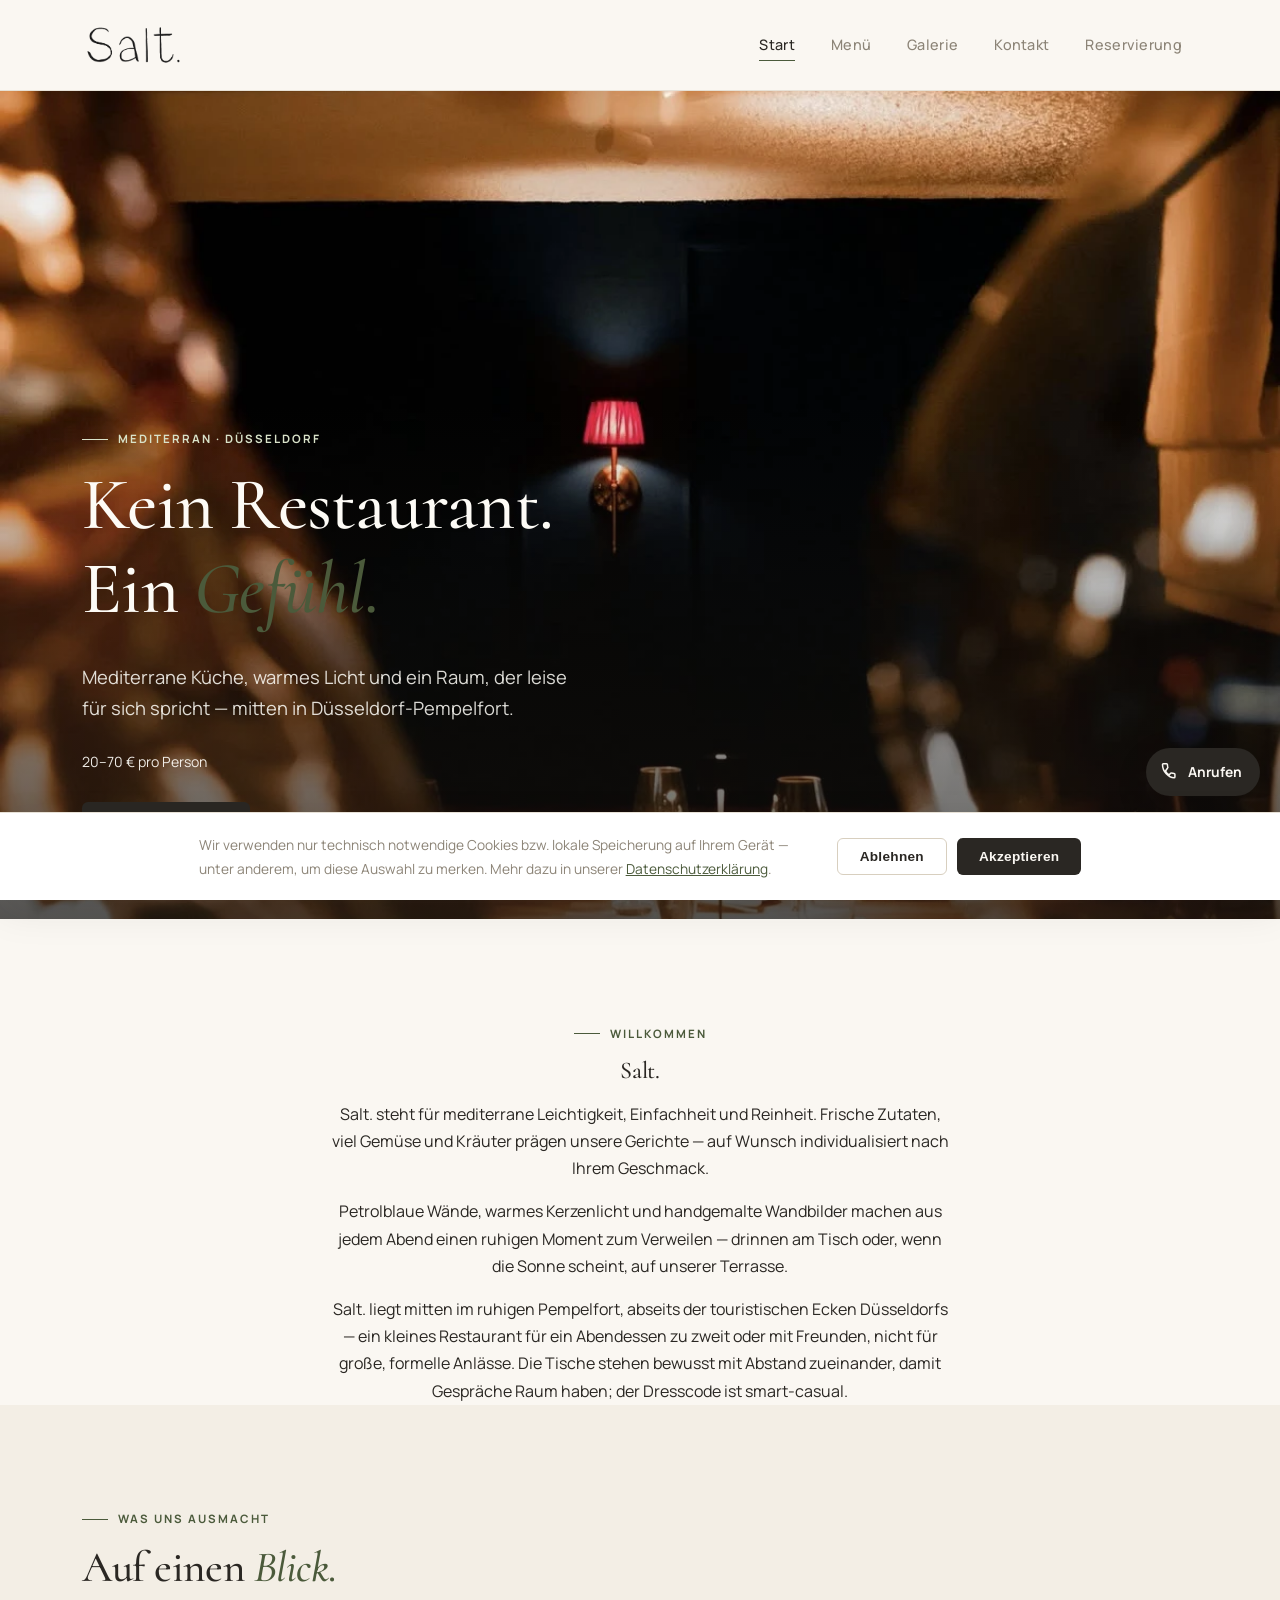
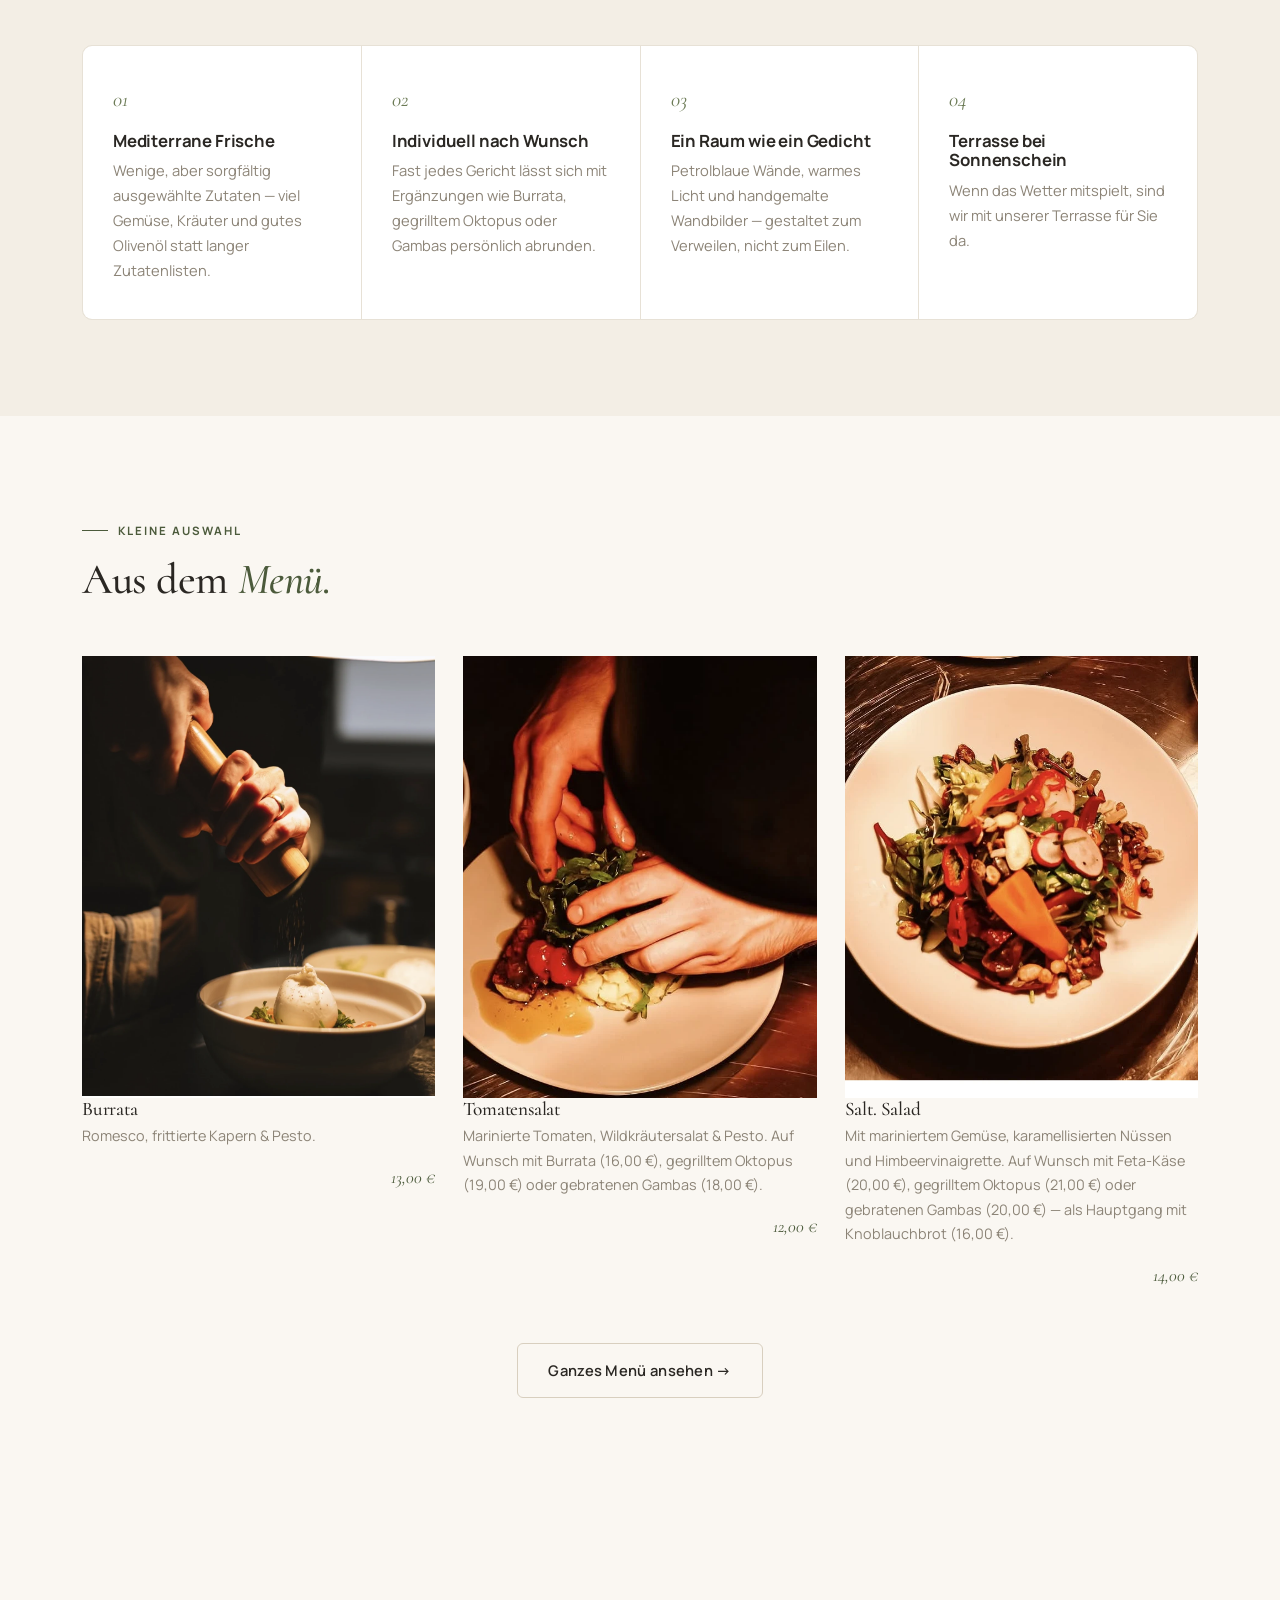
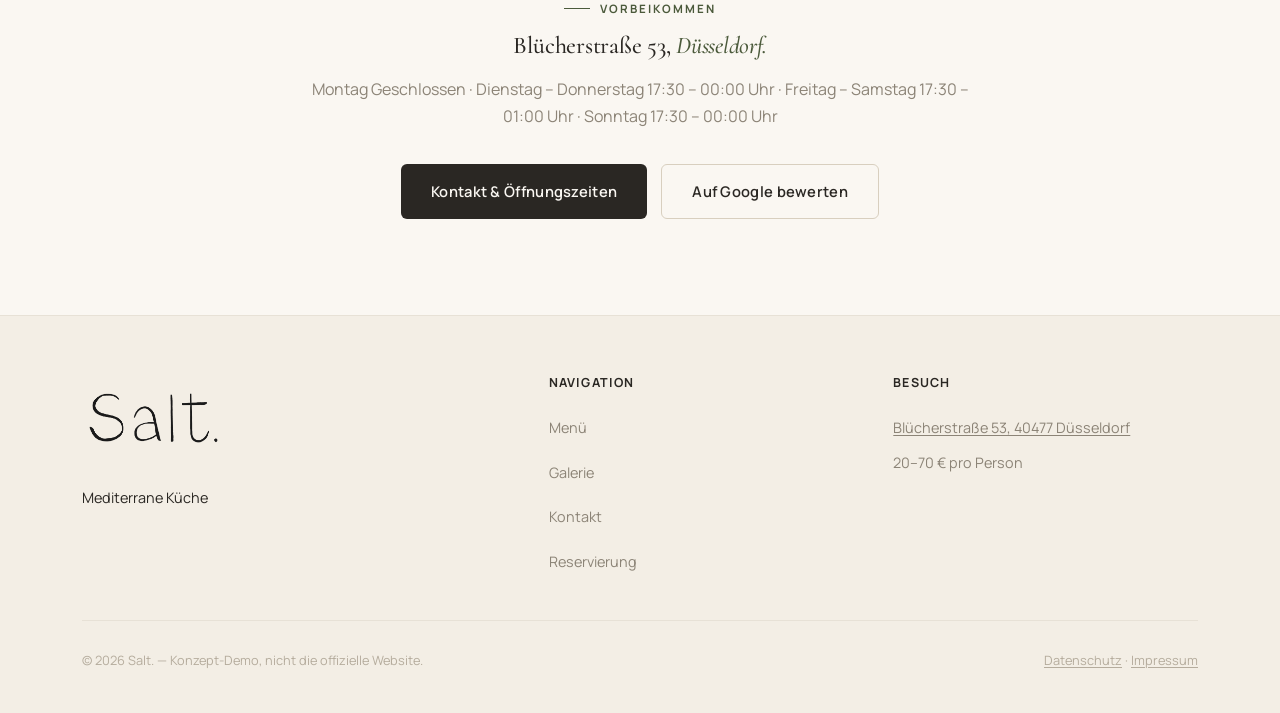
==== index.html @ 4e0a7ea8 "Ajoute un lien "Auf Google bewerten" bien visible (accueil + Kontakt) Aucun formulaire d'avis n'exis" ====
<!DOCTYPE html>
<html lang="de">
<head>
<meta charset="UTF-8">
<meta name="viewport" content="width=device-width, initial-scale=1.0">
<title>Salt. — Mediterrane Küche</title>
<meta name="description" content="Salt.: Mediterrane Küche. Blücherstraße 53.">
<meta property="og:title" content="Salt.">
<meta property="og:description" content="Mediterrane Küche.">
<meta property="og:type" content="restaurant">
<script type="application/ld+json">
{
  "@context": "https://schema.org",
  "@type": "Restaurant",
  "name": "Salt.",
  "servesCuisine": "Mediterran",
  "priceRange": "20–70 €",
  "address": {
    "@type": "PostalAddress",
    "streetAddress": "Blücherstraße 53",
    "postalCode": "40477",
    "addressLocality": "Düsseldorf",
    "addressCountry": "DE"
  }
}
</script>
<link rel="preconnect" href="https://fonts.googleapis.com">
<link href="https://fonts.googleapis.com/css2?family=Cormorant:ital,wght@0,400;0,500;0,600;1,400;1,500&family=Manrope:wght@400;500;600;700;800&display=swap" rel="stylesheet">
<link rel="stylesheet" href="style.css?v=202609060531">
<link rel="icon" type="image/svg+xml" href="assets/favicon.svg">
</head>
<body>
<a class="skip-link" href="#main">Zum Inhalt springen</a>
<div class="cookie-banner" id="cookie-banner" hidden>
  <p class="cookie-banner-text">
    Wir verwenden nur technisch notwendige Cookies bzw. lokale Speicherung auf Ihrem Gerät — unter anderem, um diese Auswahl zu merken. Mehr dazu in unserer
    <a href="datenschutz.html">Datenschutzerklärung</a>.
  </p>
  <div class="cookie-banner-actions">
    <button type="button" class="btn btn-line" id="cookie-decline">Ablehnen</button>
    <button type="button" class="btn btn-solid" id="cookie-accept">Akzeptieren</button>
  </div>
</div>
<a class="phone-fab" href="tel:+4915566310076" aria-label="Anrufen — +49 155 66310076">
  <svg viewBox="0 0 24 24" fill="none" stroke="currentColor" stroke-width="1.8" stroke-linecap="round" stroke-linejoin="round" aria-hidden="true"><path d="M6.6 10.8a9 9 0 0 0 4.6 4.6l1.5-1.8a1 1 0 0 1 1.1-.3c1 .3 2 .5 3.1.5a1 1 0 0 1 1 1V18a1 1 0 0 1-1 1C10.4 19 3 11.6 3 3a1 1 0 0 1 1-1h3.9a1 1 0 0 1 1 1c0 1.1.2 2.1.5 3.1a1 1 0 0 1-.3 1.1z"/></svg>
  <span class="phone-fab-label">Anrufen</span>
</a>
<header class="site-header">
  <div class="nav-inner">
    <a class="brand-logo" href="index.html"><img src="assets/logo.svg" alt="Salt."></a>
    <nav class="main-nav" aria-label="Hauptnavigation">
      <ul>
        <li><a href="index.html" aria-current="page">Start</a></li>
        <li><a href="menu.html">Menü</a></li>
        <li><a href="galerie.html">Galerie</a></li>
        <li><a href="kontakt.html">Kontakt</a></li>
        <li><a href="reservierung.html">Reservierung</a></li>
        
      </ul>
    </nav>
    
    
    <button class="nav-toggle" aria-expanded="false" aria-label="Menü öffnen">&#9776;</button>
  </div>
</header>


<main id="main">

  <section class="hero-full always-visible">
    <picture><source srcset="assets/photos/hero.webp" type="image/webp"><img src="assets/photos/hero.jpg" alt="Salt." width="1600" height="1066" loading="eager"></picture>
    <div class="hero-content">
      <div class="eyebrow">Mediterran · Düsseldorf</div>
      <h1>Kein Restaurant. Ein <em>Gefühl.</em></h1>
      <p class="lead">Mediterrane Küche, warmes Licht und ein Raum, der leise für sich spricht — mitten in Düsseldorf-Pempelfort.</p>
      <div class="hero-meta">
        
        <span>20–70 € pro Person</span>
        
      </div>
      <div style="margin-top:28px;">
        <a class="btn btn-solid" href="menu.html">Menü ansehen</a>
        
      </div>
    </div>
  </section>

  <section class="block" style="padding-bottom:0;">
    <div class="container-narrow reveal" style="text-align:center;">
      <div class="eyebrow" style="justify-content:center;">Willkommen</div>
      <h2>Salt.</h2>
      <p class="lead" style="margin:16px auto 0; max-width:62ch;">Salt. steht für mediterrane Leichtigkeit, Einfachheit und Reinheit. Frische Zutaten, viel Gemüse und Kräuter prägen unsere Gerichte — auf Wunsch individualisiert nach Ihrem Geschmack.</p>
      <p class="lead" style="margin:16px auto 0; max-width:62ch;">Petrolblaue Wände, warmes Kerzenlicht und handgemalte Wandbilder machen aus jedem Abend einen ruhigen Moment zum Verweilen — drinnen am Tisch oder, wenn die Sonne scheint, auf unserer Terrasse.</p>
      <p class="lead" style="margin:16px auto 0; max-width:62ch;">Salt. liegt mitten im ruhigen Pempelfort, abseits der touristischen Ecken Düsseldorfs — ein kleines Restaurant für ein Abendessen zu zweit oder mit Freunden, nicht für große, formelle Anlässe. Die Tische stehen bewusst mit Abstand zueinander, damit Gespräche Raum haben; der Dresscode ist smart-casual.</p>
      
    </div>
  </section>

  <section class="block alt">
    <div class="container">
      <div class="section-heading">
        <div class="eyebrow">Was uns ausmacht</div>
        <h2>Auf einen <em>Blick.</em></h2>
      </div>
      <div class="bento reveal-stagger">
        <div class="bento-item reveal">
          <span class="num">01</span>
          <h3>Mediterrane Frische</h3>
          <p>Wenige, aber sorgfältig ausgewählte Zutaten — viel Gemüse, Kräuter und gutes Olivenöl statt langer Zutatenlisten.</p>
        </div>
        <div class="bento-item reveal">
          <span class="num">02</span>
          <h3>Individuell nach Wunsch</h3>
          <p>Fast jedes Gericht lässt sich mit Ergänzungen wie Burrata, gegrilltem Oktopus oder Gambas persönlich abrunden.</p>
        </div>
        <div class="bento-item reveal">
          <span class="num">03</span>
          <h3>Ein Raum wie ein Gedicht</h3>
          <p>Petrolblaue Wände, warmes Licht und handgemalte Wandbilder — gestaltet zum Verweilen, nicht zum Eilen.</p>
        </div>
        <div class="bento-item reveal">
          <span class="num">04</span>
          <h3>Terrasse bei Sonnenschein</h3>
          <p>Wenn das Wetter mitspielt, sind wir mit unserer Terrasse für Sie da.</p>
        </div>
        
      </div>
    </div>
  </section>

  <section class="block">
    <div class="container">
      <div class="section-heading">
        <div class="eyebrow">Kleine Auswahl</div>
        <h2>Aus dem <em>Menü.</em></h2>
      </div>
      <div class="signature-grid reveal-stagger">
        <a class="signature-card reveal" href="menu.html">
          <figure class="frame hover-zoom" style="margin:0;">
            <picture><source srcset="assets/photos/burrata.webp" type="image/webp"><img src="assets/photos/burrata.jpg" alt="Burrata" width="1000" height="750" loading="lazy"></picture>
          </figure>
          <h3>Burrata</h3>
          <p>Romesco, frittierte Kapern &amp; Pesto.</p>
          <div class="tag-price"><span></span><span class="price">13,00 €</span></div>
        </a>
        <a class="signature-card reveal" href="menu.html">
          <figure class="frame hover-zoom" style="margin:0;">
            <picture><source srcset="assets/photos/tomatensalat.webp" type="image/webp"><img src="assets/photos/tomatensalat.jpg" alt="Tomatensalat" width="1000" height="750" loading="lazy"></picture>
          </figure>
          <h3>Tomatensalat</h3>
          <p>Marinierte Tomaten, Wildkräutersalat &amp; Pesto. Auf Wunsch mit Burrata (16,00 €), gegrilltem Oktopus (19,00 €) oder gebratenen Gambas (18,00 €).</p>
          <div class="tag-price"><span></span><span class="price">12,00 €</span></div>
        </a>
        <a class="signature-card reveal" href="menu.html">
          <figure class="frame hover-zoom" style="margin:0;">
            <picture><source srcset="assets/photos/salt_salad.webp" type="image/webp"><img src="assets/photos/salt_salad.jpg" alt="Salt. Salad" width="1000" height="750" loading="lazy"></picture>
          </figure>
          <h3>Salt. Salad</h3>
          <p>Mit mariniertem Gemüse, karamellisierten Nüssen und Himbeervinaigrette. Auf Wunsch mit Feta-Käse (20,00 €), gegrilltem Oktopus (21,00 €) oder gebratenen Gambas (20,00 €) — als Hauptgang mit Knoblauchbrot (16,00 €).</p>
          <div class="tag-price"><span></span><span class="price">14,00 €</span></div>
        </a>
        
      </div>
      <div style="text-align:center; margin-top:52px;">
        <a class="btn btn-line" href="menu.html">Ganzes Menü ansehen →</a>
      </div>
    </div>
  </section>

  

  <section class="block" style="text-align:center;">
    <div class="container-narrow">
      <div class="eyebrow" style="justify-content:center;">Vorbeikommen</div>
      <h2>Blücherstraße 53, <em>Düsseldorf.</em></h2>
      <p class="lead" style="margin:16px auto 0; color:var(--ink-dim);">Montag Geschlossen · Dienstag – Donnerstag 17:30 – 00:00 Uhr · Freitag – Samstag 17:30 – 01:00 Uhr · Sonntag 17:30 – 00:00 Uhr</p>
      <div style="margin-top:34px; display:flex; gap:14px; justify-content:center; flex-wrap:wrap;">
        <a class="btn btn-solid" href="kontakt.html">Kontakt &amp; Öffnungszeiten</a>
        <a class="btn btn-line" href="https://www.google.com/maps/search/?api=1&amp;query=Salt.%20Bl%C3%BCcherstra%C3%9Fe%2053%2040477%20D%C3%BCsseldorf" target="_blank" rel="noopener">Auf Google bewerten</a>
      </div>
    </div>
  </section>

</main>

<footer class="site-footer">
  <div class="container">
    <div class="footer-grid">
      <div>
        <a class="brand-logo" href="index.html"><img src="assets/logo.svg" alt="Salt."></a>
        <p style="margin-top:18px; max-width:32ch;">Mediterrane Küche</p>
        
      </div>
      <div>
        <h4>Navigation</h4>
        <ul>
          <li><a href="menu.html">Menü</a></li>
          <li><a href="galerie.html">Galerie</a></li>
          <li><a href="kontakt.html">Kontakt</a></li>
          <li><a href="reservierung.html">Reservierung</a></li>
          
        </ul>
      </div>
      <div>
        <h4>Besuch</h4>
        <ul>
          <li><a href="https://www.google.com/maps/search/?api=1&amp;query=Salt.%20Bl%C3%BCcherstra%C3%9Fe%2053%2040477%20D%C3%BCsseldorf" target="_blank" rel="noopener">Blücherstraße 53, 40477 Düsseldorf</a></li>
          
          <li>20–70 € pro Person</li>
        </ul>
      </div>
    </div>
    <div class="footer-bottom">
      <span>&copy; 2026 Salt. — Konzept-Demo, nicht die offizielle Website.</span>
      <span><a href="datenschutz.html">Datenschutz</a> · <a href="impressum.html">Impressum</a></span>
    </div>
  </div>
</footer>

<script>window.SITE_I18N = {"msgRequired":"Dieses Feld wird benötigt.","msgInvalidEmail":"Bitte eine gültige E-Mail-Adresse eingeben.","contactConfirmTpl":"Danke, {name}. Ihre Nachricht wurde erfasst. Demo — es wird aktuell nichts versendet.","reservationConfirmTpl":"Danke, {name}. Reservierungsanfrage für {guests} Personen am {date} um {time} Uhr erfasst. Demo — es wird aktuell nichts versendet."};</script>
<script src="script.js?v=202609060531"></script>
<script type="module" src="components/index.js"></script>

</body>
</html>
---- style.css ----
/* ==========================================================================
   Design system dérivé de RAUM — bone canvas, single accent, generous space.
   Palette et accent personnalisables via les tokens ci-dessous.
   ========================================================================== */

:root {
  --bone: #faf7f2;
  --bone-2: #f3eee5;
  --surface: #ffffff;
  --ink: #2a2723;
  --ink-dim: #8c8477;
  --ink-faint: #b5ac9d;
  --line: #e7e1d6;
  --line-strong: #d8cfbf;
  --accent: #6b7a55;
  --accent-deep: #4b5a3b;
  --accent-pale: #eef0e6;
  --shadow-sm: 0 1px 3px rgba(42, 39, 35, 0.05);
  --shadow: 0 12px 40px rgba(42, 39, 35, 0.08);
  --radius: 6px;
  --radius-lg: 10px;
  --container: 1180px;
  --ease: cubic-bezier(0.16, 1, 0.3, 1);
}

@media (prefers-color-scheme: dark) {
  :root:not([data-theme="light"]) {
    --bone: #1c1a17;
    --bone-2: #242220;
    --surface: #242220;
    --ink: #f2ede2;
    --ink-dim: #a89e8d;
    --ink-faint: #766c5d;
    --line: #38342c;
    --line-strong: #494335;
    --accent: #9db081;
    --accent-deep: #c3d1ac;
    --accent-pale: #2c3324;
    --shadow-sm: 0 1px 3px rgba(0, 0, 0, 0.3);
    --shadow: 0 12px 40px rgba(0, 0, 0, 0.35);
  }
}
:root[data-theme="dark"] {
  --bone: #1c1a17;
  --bone-2: #242220;
  --surface: #242220;
  --ink: #f2ede2;
  --ink-dim: #a89e8d;
  --ink-faint: #766c5d;
  --line: #38342c;
  --line-strong: #494335;
  --accent: #9db081;
  --accent-deep: #c3d1ac;
  --accent-pale: #2c3324;
  --shadow-sm: 0 1px 3px rgba(0, 0, 0, 0.3);
  --shadow: 0 12px 40px rgba(0, 0, 0, 0.35);
}

* { box-sizing: border-box; }
html { scroll-behavior: smooth; }
@media (prefers-reduced-motion: reduce) {
  html { scroll-behavior: auto; }
  * { animation-duration: 0.01ms !important; animation-iteration-count: 1 !important; transition-duration: 0.01ms !important; }
}

body {
  margin: 0;
  background: var(--bone);
  color: var(--ink);
  font-family: 'Manrope', -apple-system, BlinkMacSystemFont, 'Segoe UI', sans-serif;
  line-height: 1.7;
  -webkit-font-smoothing: antialiased;
}

h1, h2, h3, h4 {
  font-family: 'Cormorant', Georgia, serif;
  font-weight: 500;
  text-wrap: balance;
  margin: 0 0 0.4em;
  color: var(--ink);
  letter-spacing: -0.01em;
  line-height: 1.15;
}
h1 em, h2 em, .display-italic { font-style: italic; font-weight: 500; color: var(--accent-deep); }

p { margin: 0 0 1em; color: var(--ink); }
p:last-child { margin-bottom: 0; }
a { color: inherit; }
img { max-width: 100%; display: block; }

.container { max-width: var(--container); margin: 0 auto; padding: 0 32px; }
.container-narrow { max-width: 760px; margin: 0 auto; padding: 0 32px; }
.container-text { max-width: 640px; margin: 0 auto; padding: 0 32px; }

:focus-visible { outline: 2px solid var(--accent); outline-offset: 3px; border-radius: 3px; }

.skip-link {
  position: absolute; left: 12px; top: -60px;
  background: var(--ink); color: var(--bone);
  padding: 10px 18px; border-radius: var(--radius);
  z-index: 1000; transition: top 0.3s var(--ease);
  text-decoration: none; font-weight: 600;
}
.skip-link:focus { top: 12px; }

/* ---------- Eyebrow / labels ---------- */
.eyebrow {
  color: var(--accent-deep); font-weight: 700; letter-spacing: 2px; text-transform: uppercase;
  font-size: 0.72rem; margin-bottom: 14px; display: inline-flex; align-items: center; gap: 10px;
}
.eyebrow::before { content: ""; width: 26px; height: 1px; background: var(--accent-deep); display: inline-block; }

/* ---------- Header ---------- */
header.site-header {
  background: var(--bone);
  border-bottom: 1px solid var(--line);
  position: sticky; top: 0; z-index: 30;
}
:root[data-theme="dark"] header.site-header { background: var(--bone); }
/* Fond plein partout (mobile ET desktop), pas de backdrop-filter : un blur sur un
   élément sticky peut provoquer un bug de rendu réel sur Safari desktop (élément
   invisible après scroll). On évite complètement cette couche de compositing. */
@media (prefers-color-scheme: dark) {
  :root:not([data-theme="light"]) header.site-header { background: rgba(28, 26, 23, 0.86); }
}

.nav-inner {
  display: flex; align-items: center; justify-content: space-between;
  padding: 22px 32px; max-width: var(--container); margin: 0 auto; gap: 24px;
}

.brand-logo { display: flex; align-items: center; text-decoration: none; position: relative; }
.brand-logo::after { content: ""; position: absolute; inset: -4px -8px; }
.brand-logo img { height: 46px; width: auto; display: block; }

nav.main-nav { display: flex; align-items: center; gap: 18px; }
nav.main-nav ul { list-style: none; display: flex; gap: 4px; margin: 0; padding: 0; }

.nav-cta {
  border: 1px solid var(--line-strong); border-radius: var(--radius);
  padding: 8px 16px; font-size: 0.82rem; font-weight: 600; letter-spacing: 0.2px;
  text-decoration: none; color: var(--ink); white-space: nowrap;
  transition: border-color 0.25s var(--ease), color 0.25s var(--ease), background 0.25s var(--ease);
}
.nav-cta:hover { border-color: var(--accent-deep); color: var(--accent-deep); background: var(--accent-pale); }
@media (max-width: 860px) { .nav-cta { display: none; } }

.nav-social {
  display: inline-flex; align-items: center; justify-content: center;
  width: 44px; height: 44px; border-radius: 50%; color: var(--ink-dim); flex-shrink: 0;
  transition: color 0.25s var(--ease), background 0.25s var(--ease);
}
.nav-social:hover, .nav-social:focus-visible { color: var(--accent-deep); background: var(--accent-pale); }
.nav-social svg { width: 20px; height: 20px; display: block; }

nav.main-nav a {
  text-decoration: none; color: var(--ink-dim); font-weight: 500; font-size: 0.9rem;
  letter-spacing: 0.3px; padding: 8px 16px; position: relative;
  transition: color 0.25s var(--ease); display: inline-block;
}
nav.main-nav a::after {
  content: ""; position: absolute; left: 16px; right: 16px; bottom: 4px; height: 1px;
  background: var(--accent-deep); transform: scaleX(0); transform-origin: left;
  transition: transform 0.3s var(--ease);
}
nav.main-nav a:hover { color: var(--ink); }
nav.main-nav a:hover::after { transform: scaleX(1); }
nav.main-nav a[aria-current="page"] { color: var(--ink); }
nav.main-nav a[aria-current="page"]::after { transform: scaleX(1); }

.nav-toggle {
  display: none; background: none; border: 1px solid var(--line); border-radius: var(--radius);
  color: var(--ink); padding: 8px 12px; cursor: pointer;
  width: 44px; height: 44px; align-items: center; justify-content: center; font-size: 1.1rem;
  touch-action: manipulation;
}

@media (max-width: 860px) {
  nav.main-nav ul { display: none; }
  .nav-toggle { display: inline-flex; }
  .nav-inner.open nav.main-nav ul {
    display: flex; flex-direction: column; position: absolute; top: 100%; left: 0; right: 0;
    background: var(--bone);
    padding: 8px 32px 22px; gap: 2px; border-bottom: 1px solid var(--line);
    box-shadow: var(--shadow);
  }
  nav.main-nav a { padding: 14px 0; font-size: 1rem; }
  nav.main-nav a::after { left: 0; right: 0; }
}

/* ---------- Scroll reveal ---------- */
.reveal { opacity: 0; transform: translateY(16px); transition: opacity 0.8s var(--ease), transform 0.8s var(--ease); }
.reveal.in-view { opacity: 1; transform: translateY(0); }
.reveal-stagger > * { transition-delay: calc(var(--i, 0) * 100ms); }
.always-visible { opacity: 1 !important; transform: none !important; }

@media (max-width: 860px) {
  /* Sur mobile, contenu visible immédiatement — pas d'attente d'un scroll/
     IntersectionObserver dont le déclenchement dépend de la vitesse de défilement
     tactile réelle (imprévisible). Évite aussi qu'un parent overflow:hidden rogne
     le contenu pendant la transition. */
  .reveal { opacity: 1 !important; transform: none !important; transition: none !important; }
}

/* ---------- Hero (full-bleed) ---------- */
.hero-full {
  position: relative; min-height: min(92vh, 900px);
  display: flex; align-items: flex-end; overflow: hidden;
}
@supports (height: 92dvh) {
  .hero-full { min-height: min(92dvh, 900px); }
}
.hero-full img {
  position: absolute; inset: 0; width: 100%; height: 100%; object-fit: cover;
}
.hero-full::after {
  content: ""; position: absolute; inset: 0;
  background: linear-gradient(to top, rgba(20, 18, 15, 0.72) 0%, rgba(20, 18, 15, 0.32) 38%, transparent 62%);
}
/* Pas encore de photo réelle disponible : dégradé sobre à partir des tokens de la
   palette plutôt qu'une image cassée — reste cohérent avec le design une fois la
   vraie photo ajoutée (il suffit de passer heroImage dans le config). */
.hero-full.no-photo {
  background: linear-gradient(135deg, var(--ink) 0%, var(--accent-deep) 100%);
}
.hero-full.no-photo::after { display: none; }
.hero-content { position: relative; z-index: 2; width: 100%; padding: 0 32px 64px; max-width: var(--container); margin: 0 auto; color: #fdfbf6; }
.hero-content .eyebrow { color: #d9e2c9; }
.hero-content .eyebrow::before { background: #d9e2c9; }
.hero-content h1 { color: #fdfbf6; font-size: clamp(2.6rem, 6vw, 4.6rem); max-width: 14ch; }
.hero-content .lead { color: rgba(253, 251, 246, 0.86); font-size: 1.15rem; max-width: 46ch; margin-top: 10px; }
.hero-meta { display: flex; gap: 24px; flex-wrap: wrap; margin-top: 26px; font-size: 0.88rem; color: rgba(253, 251, 246, 0.92); }
.hero-meta span { display: inline-flex; align-items: center; gap: 8px; }
.hero-meta strong { font-weight: 700; color: #fdfbf6; }

/* ---------- Page hero (interior pages) ---------- */
.page-hero { padding: 76px 0 48px; }
.page-hero h1 { font-size: clamp(2.2rem, 4.2vw, 3.2rem); }
.page-hero p.lead { font-size: 1.08rem; color: var(--ink-dim); max-width: 58ch; }

/* ---------- Sections ---------- */
section.block { padding: 96px 0; }
section.block.tight { padding: 64px 0; }
section.block.alt { background: var(--bone-2); }
.section-heading { max-width: 620px; margin-bottom: 52px; }
.section-heading.center { text-align: center; margin-left: auto; margin-right: auto; }
.section-heading.center .eyebrow { justify-content: center; }
.section-heading h2 { font-size: clamp(1.9rem, 3.4vw, 2.7rem); }

/* ---------- Split layout (text + image) ---------- */
.split { display: grid; grid-template-columns: 1fr 1fr; gap: 64px; align-items: center; }
.split.reverse { direction: rtl; }
.split.reverse > * { direction: ltr; }
.split .prose { max-width: 46ch; }
.split img, .split .frame { border-radius: var(--radius-lg); }

.frame { overflow: hidden; position: relative; background: var(--bone-2); transition: box-shadow 0.3s var(--ease); }
.frame img { width: 100%; height: 100%; object-fit: cover; transition: transform 0.8s var(--ease); }
.frame.hover-zoom:hover { box-shadow: var(--shadow); }
.frame.hover-zoom:hover img { transform: scale(1.035); }
.frame figcaption {
  position: absolute; left: 0; right: 0; bottom: 0; padding: 14px 18px;
  background: linear-gradient(to top, rgba(20,18,15,0.55), transparent);
  color: #fdfbf6; font-size: 0.72rem; letter-spacing: 0.3px; opacity: 0; transition: opacity 0.3s var(--ease);
}
.frame:hover figcaption, .frame:focus-within figcaption { opacity: 1; }

/* ---------- Bento feature grid ---------- */
.bento { display: grid; grid-template-columns: repeat(4, 1fr); gap: 1px; background: var(--line); border: 1px solid var(--line); border-radius: var(--radius-lg); overflow: hidden; }
.bento-item { background: var(--surface); padding: 36px 30px; }
.bento-item h3 { font-size: 1.05rem; font-family: 'Manrope', sans-serif; font-weight: 700; margin-bottom: 8px; }
.bento-item p { color: var(--ink-dim); font-size: 0.92rem; margin: 0; }
.bento-item .num { font-family: 'Cormorant', serif; font-style: italic; font-size: 1.3rem; color: var(--accent); display: block; margin-bottom: 14px; }
.bento-cols-3 { grid-template-columns: repeat(3, 1fr); }

@media (max-width: 920px) {
  .bento { grid-template-columns: repeat(2, 1fr); }
  .split { grid-template-columns: 1fr; gap: 36px; }
  .split.reverse { direction: ltr; }
}
@media (max-width: 560px) {
  .bento { grid-template-columns: 1fr; }
}

/* ---------- Signature preview cards ---------- */
.signature-grid { display: grid; grid-template-columns: repeat(3, 1fr); gap: 28px; }
.signature-card { text-decoration: none; color: inherit; display: block; }
.signature-card .frame { aspect-ratio: 4/5; margin-bottom: 18px; }
.signature-card h3 { font-size: 1.2rem; margin-bottom: 4px; transition: color 0.25s var(--ease); }
.signature-card:hover h3 { color: var(--accent-deep); }
.signature-card p { color: var(--ink-dim); font-size: 0.9rem; }
.signature-card .tag-price { display: flex; justify-content: space-between; align-items: baseline; margin-top: 6px; }
.signature-card .price { font-family: 'Cormorant', serif; font-style: italic; color: var(--accent-deep); font-size: 1.1rem; }

@media (max-width: 860px) { .signature-grid { grid-template-columns: 1fr; } }

/* ---------- Tags ---------- */
.tag {
  display: inline-flex; align-items: center; font-size: 0.66rem; font-weight: 700;
  text-transform: uppercase; letter-spacing: 0.6px; color: var(--accent-deep);
  background: var(--accent-pale); padding: 4px 10px; border-radius: 999px;
}

/* ---------- Menu (editorial list, no boxes) ---------- */
.menu-section { max-width: 760px; margin: 0 auto; }
.menu-cat-heading { margin: 64px 0 24px; }
.menu-cat-heading:first-of-type { margin-top: 0; }
.menu-cat-heading h2 { font-size: 1.5rem; }
.menu-cat-heading p { color: var(--ink-dim); font-size: 0.9rem; margin-top: 4px; }

.menu-row {
  display: grid; grid-template-columns: auto 1fr auto; column-gap: 20px; align-items: baseline;
  padding: 20px 0; border-bottom: 1px solid var(--line); border-radius: var(--radius);
  transition: background 0.3s var(--ease), padding-left 0.3s var(--ease), padding-right 0.3s var(--ease);
}
.menu-row:hover { background: var(--bone-2); padding-left: 14px; padding-right: 14px; margin: 0 -14px; }
.menu-row:first-of-type { border-top: 1px solid var(--line); }
.menu-row .name { font-family: 'Cormorant', serif; font-size: 1.25rem; font-weight: 500; grid-column: 1; white-space: nowrap; }
.menu-row .desc { grid-column: 1 / -1; color: var(--ink-dim); font-size: 0.9rem; margin-top: -8px; max-width: 52ch; }
.menu-row .desc:empty { display: none; margin: 0; }
.menu-row .price { grid-column: 3; font-variant-numeric: tabular-nums; font-weight: 600; white-space: nowrap; text-align: right; display: grid; gap: 3px; }
.menu-row .price .price-line { display: block; }
.menu-row .price .price-label { color: var(--ink-dim); font-weight: 500; font-size: 0.78rem; margin-right: 6px; }
.menu-row .name-wrap { display: flex; align-items: baseline; gap: 10px; flex-wrap: wrap; grid-column: 1; }

/* ---------- Menu : plats avec photo ---------- */
.menu-row.has-photo { grid-template-columns: 84px auto 1fr auto; align-items: center; }
.menu-row.has-photo .menu-thumb { grid-column: 1; grid-row: 1 / 3; }
.menu-row.has-photo .name-wrap { grid-column: 2; align-self: start; margin-top: 4px; }
.menu-row.has-photo .desc { grid-column: 2 / -1; }
.menu-row.has-photo .price { grid-column: 4; }

.menu-thumb {
  width: 84px; height: 84px; border-radius: var(--radius); overflow: hidden; position: relative;
  background: var(--bone-2); flex-shrink: 0;
}
.menu-thumb img { width: 100%; height: 100%; object-fit: cover; display: block; transition: transform 0.6s var(--ease); }
.menu-row:hover .menu-thumb img { transform: scale(1.08); }

@media (max-width: 560px) {
  .menu-row.has-photo { grid-template-columns: 56px 1fr; }
  .menu-thumb { width: 56px; height: 56px; }
  .menu-row.has-photo .price { grid-column: 1 / -1; margin-top: 10px; text-align: left; justify-content: flex-start; }
}

.menu-subheading {
  margin: 36px 0 6px; font-family: 'Manrope', sans-serif; font-weight: 700; font-size: 0.74rem;
  text-transform: uppercase; letter-spacing: 1.4px; color: var(--accent-deep);
}
.menu-row.first-in-group { border-top: 1px solid var(--line); }

.menu-note { margin-top: 40px; padding-top: 24px; border-top: 1px solid var(--line); color: var(--ink-faint); font-size: 0.84rem; }

/* ---------- Pricing / info card ---------- */
.info-card { background: var(--surface); border: 1px solid var(--line); border-radius: var(--radius-lg); padding: 32px; }
.info-list { list-style: none; margin: 0; padding: 0; }
.info-list li {
  display: flex; justify-content: space-between; gap: 16px; padding: 12px 0;
  border-bottom: 1px solid var(--line); font-size: 0.95rem;
}
.info-list li:last-child { border-bottom: none; }
.info-list li span:first-child { color: var(--ink-dim); }
.info-list li span:last-child { font-weight: 600; font-variant-numeric: tabular-nums; }

/* ---------- Rating badge ---------- */
.rating-badge { display: inline-flex; align-items: center; gap: 10px; }
.rating-stars { color: var(--accent-deep); letter-spacing: 1px; }

/* ---------- Bouton d'appel flottant ---------- */
.phone-fab {
  position: fixed; right: 20px; bottom: 24px; z-index: 55;
  display: inline-flex; align-items: center; gap: 8px;
  background: var(--ink); color: var(--bone); border-radius: 999px;
  padding: 12px 18px 12px 14px; box-shadow: var(--shadow);
  text-decoration: none; font-weight: 700; font-size: 0.86rem;
  min-height: 48px; touch-action: manipulation;
  transition: transform 0.2s var(--ease), background 0.2s var(--ease), bottom 0.3s var(--ease);
}
.phone-fab:hover { background: var(--accent-deep); transform: translateY(-2px); }
.phone-fab svg { width: 20px; height: 20px; flex-shrink: 0; }
/* Tant que le bandeau cookies est affiché, le bouton remonte au-dessus pour rester
   cliquable — sans ça, sur mobile où le bandeau prend deux-trois lignes, il resterait
   caché derrière au premier chargement, ce qui va à l'encontre de sa raison d'être. */
body.cookie-banner-open .phone-fab { bottom: 104px; }
@media (max-width: 560px) {
  .phone-fab { right: 14px; padding: 12px; }
  .phone-fab-label { display: none; }
  body.cookie-banner-open .phone-fab { bottom: 210px; }
}

/* ---------- Cookie-Banner ---------- */
.cookie-banner {
  position: fixed; left: 0; right: 0; bottom: 0; z-index: 60;
  background: var(--surface); border-top: 1px solid var(--line); box-shadow: var(--shadow);
  padding: 20px 24px; display: flex; flex-wrap: wrap; align-items: center; justify-content: center; gap: 18px;
  transform: translateY(100%); transition: transform 0.4s var(--ease);
}
.cookie-banner.show { transform: translateY(0); }
.cookie-banner[hidden] { display: none; }
.cookie-banner-text { margin: 0; font-size: 0.86rem; color: var(--ink-dim); max-width: 620px; flex: 1 1 300px; }
.cookie-banner-text a { color: var(--accent-deep); }
.cookie-banner-actions { display: flex; gap: 10px; flex-shrink: 0; }
.cookie-banner-actions .btn { padding: 10px 22px; font-size: 0.85rem; }
@media (max-width: 640px) {
  .cookie-banner { padding: 16px; justify-content: flex-start; }
  .cookie-banner-actions { width: 100%; }
  .cookie-banner-actions .btn { flex: 1; }
}

/* ---------- Buttons ---------- */
.btn {
  display: inline-flex; align-items: center; justify-content: center; gap: 8px;
  padding: 14px 30px; border-radius: var(--radius); font-weight: 600; font-size: 0.92rem;
  letter-spacing: 0.3px; text-decoration: none; border: none; cursor: pointer;
  transition: transform 0.2s var(--ease), background 0.25s var(--ease), color 0.25s var(--ease), border-color 0.25s var(--ease);
}
.btn-solid { background: var(--ink); color: var(--bone); }
.btn-solid:hover { background: var(--accent-deep); }
.btn-solid:active { transform: scale(0.98); }
.btn-line { background: transparent; color: var(--ink); border: 1px solid var(--line-strong); }
.btn-line:hover { border-color: var(--ink); }

/* ---------- Pull quote ---------- */
blockquote.pull {
  font-family: 'Cormorant', serif; font-style: italic; font-weight: 500;
  font-size: clamp(1.5rem, 2.6vw, 2rem); line-height: 1.4; color: var(--ink);
  margin: 48px 0; padding-left: 28px; border-left: 2px solid var(--accent);
}

/* ---------- Gallery (asymmetric bento) ---------- */
.gallery-section { margin-bottom: 64px; }
.gallery-section:last-child { margin-bottom: 0; }
.gallery-cat-heading { display: flex; align-items: baseline; gap: 14px; margin-bottom: 20px; }
.gallery-cat-heading h2 {
  font-family: 'Manrope', sans-serif; font-weight: 700; font-size: 0.82rem; color: var(--accent-deep);
  text-transform: uppercase; letter-spacing: 1.6px; margin: 0; white-space: nowrap;
}
.gallery-cat-heading .rule { height: 1px; flex: 1; background: repeating-linear-gradient(90deg, var(--line-strong) 0 6px, transparent 6px 12px); }

.gallery-grid { display: grid; grid-template-columns: repeat(6, 1fr); grid-auto-rows: 130px; gap: 14px; }
.gallery-item { border-radius: var(--radius); overflow: hidden; position: relative; transition: box-shadow 0.3s var(--ease); }
.gallery-item img { width: 100%; height: 100%; object-fit: cover; transition: transform 0.8s var(--ease); }
.gallery-item:hover { box-shadow: var(--shadow); }
.gallery-item:hover img { transform: scale(1.035); }
.gallery-item.w2 { grid-column: span 2; }
.gallery-item.w3 { grid-column: span 3; }
.gallery-item.h2 { grid-row: span 2; }
.gallery-item .gallery-label {
  position: absolute; inset: auto 0 0 0; padding: 12px 16px;
  background: linear-gradient(to top, rgba(20,18,15,0.6), transparent);
  color: #fdfbf6; font-size: 0.76rem; opacity: 0; transition: opacity 0.3s var(--ease);
}
.gallery-item:hover .gallery-label { opacity: 1; }

@media (max-width: 860px) {
  .gallery-grid { grid-template-columns: repeat(2, 1fr); grid-auto-rows: 160px; }
  .gallery-item.w2, .gallery-item.w3 { grid-column: span 2; }
  /* Pas de vrai ":hover" au doigt sur mobile : sans ça, la légende ne s'affiche
     jamais — elle semble "manquante" plutôt que juste masquée. */
  .gallery-item .gallery-label { opacity: 1; }
}

/* ---------- Forms ---------- */
.form-card { background: var(--surface); border: 1px solid var(--line); border-radius: var(--radius-lg); padding: 40px; }
form .field { margin-bottom: 20px; }
form .field-row { display: grid; grid-template-columns: 1fr 1fr; gap: 18px; }
form label { display: block; font-weight: 600; font-size: 0.8rem; color: var(--ink-dim); margin-bottom: 7px; letter-spacing: 0.2px; }
form input, form textarea {
  width: 100%; padding: 12px 14px; border: 1px solid var(--line); border-radius: var(--radius);
  font: inherit; font-size: 1rem; background: var(--bone); color: var(--ink);
  transition: border-color 0.25s var(--ease);
}
/* En dessous de 16px, Safari iOS zoome automatiquement la page au focus d'un champ.
   1rem = 16px avec le body font-size par défaut de ce site. */
form textarea { resize: vertical; min-height: 120px; }
form input:focus, form textarea:focus { outline: none; border-color: var(--accent); }
form input[aria-invalid="true"], form textarea[aria-invalid="true"] { border-color: #a5473a; }
.field-error { display: none; color: #a5473a; font-size: 0.8rem; margin-top: 5px; font-weight: 600; }
.field-error.show { display: block; }
.form-note { margin-top: 16px; font-size: 0.84rem; color: var(--ink-faint); }
.confirmation { display: none; margin-top: 20px; padding: 16px 20px; background: var(--accent-pale); border-radius: var(--radius); font-weight: 600; color: var(--accent-deep); }
.confirmation.show { display: block; }

/* ---------- Footer ---------- */
footer.site-footer { background: var(--bone-2); color: var(--ink-dim); padding: 60px 0 30px; font-size: 0.9rem; border-top: 1px solid var(--line); }
.footer-grid { display: grid; grid-template-columns: 1.4fr 1fr 1fr; gap: 40px; padding-bottom: 36px; border-bottom: 1px solid var(--line); }
.footer-grid .brand-logo img { height: 64px; }
.footer-grid h4 { color: var(--ink); font-size: 0.78rem; text-transform: uppercase; letter-spacing: 1.2px; margin-bottom: 16px; font-family: 'Manrope', sans-serif; font-weight: 700; }
.footer-grid ul { list-style: none; margin: 0; padding: 0; display: grid; gap: 0; }
.footer-grid a { display: inline-block; padding: 10px 0; text-decoration: none; color: var(--ink-dim); transition: color 0.25s; }
.footer-grid a:hover { color: var(--accent-deep); }
.footer-bottom { display: flex; justify-content: space-between; align-items: center; flex-wrap: wrap; gap: 10px; padding-top: 18px; font-size: 0.8rem; color: var(--ink-faint); }
.footer-bottom a { display: inline-block; padding: 11px 0; color: var(--ink-faint); text-decoration: underline; text-underline-offset: 2px; }
.footer-bottom a:hover { color: var(--accent-deep); }
.footer-grid a[target="_blank"] { text-decoration: underline; text-underline-offset: 2px; }

.social-link {
  display: inline-flex; align-items: center; gap: 8px; margin-top: 16px;
  text-decoration: none !important; color: var(--ink-dim); font-size: 0.9rem; font-weight: 500;
  transition: color 0.25s var(--ease);
}
.social-link:hover { color: var(--accent-deep); }
.social-link svg { width: 18px; height: 18px; flex-shrink: 0; }

.link-accent {
  color: var(--accent-deep); font-weight: 600; text-decoration: underline;
  text-underline-offset: 2px; transition: color 0.25s var(--ease);
}
.link-accent:hover { color: var(--ink); }

@media (max-width: 760px) {
  .footer-grid { grid-template-columns: 1fr; gap: 26px; }
  form .field-row { grid-template-columns: 1fr; }
  .signature-grid { grid-template-columns: 1fr; }
}
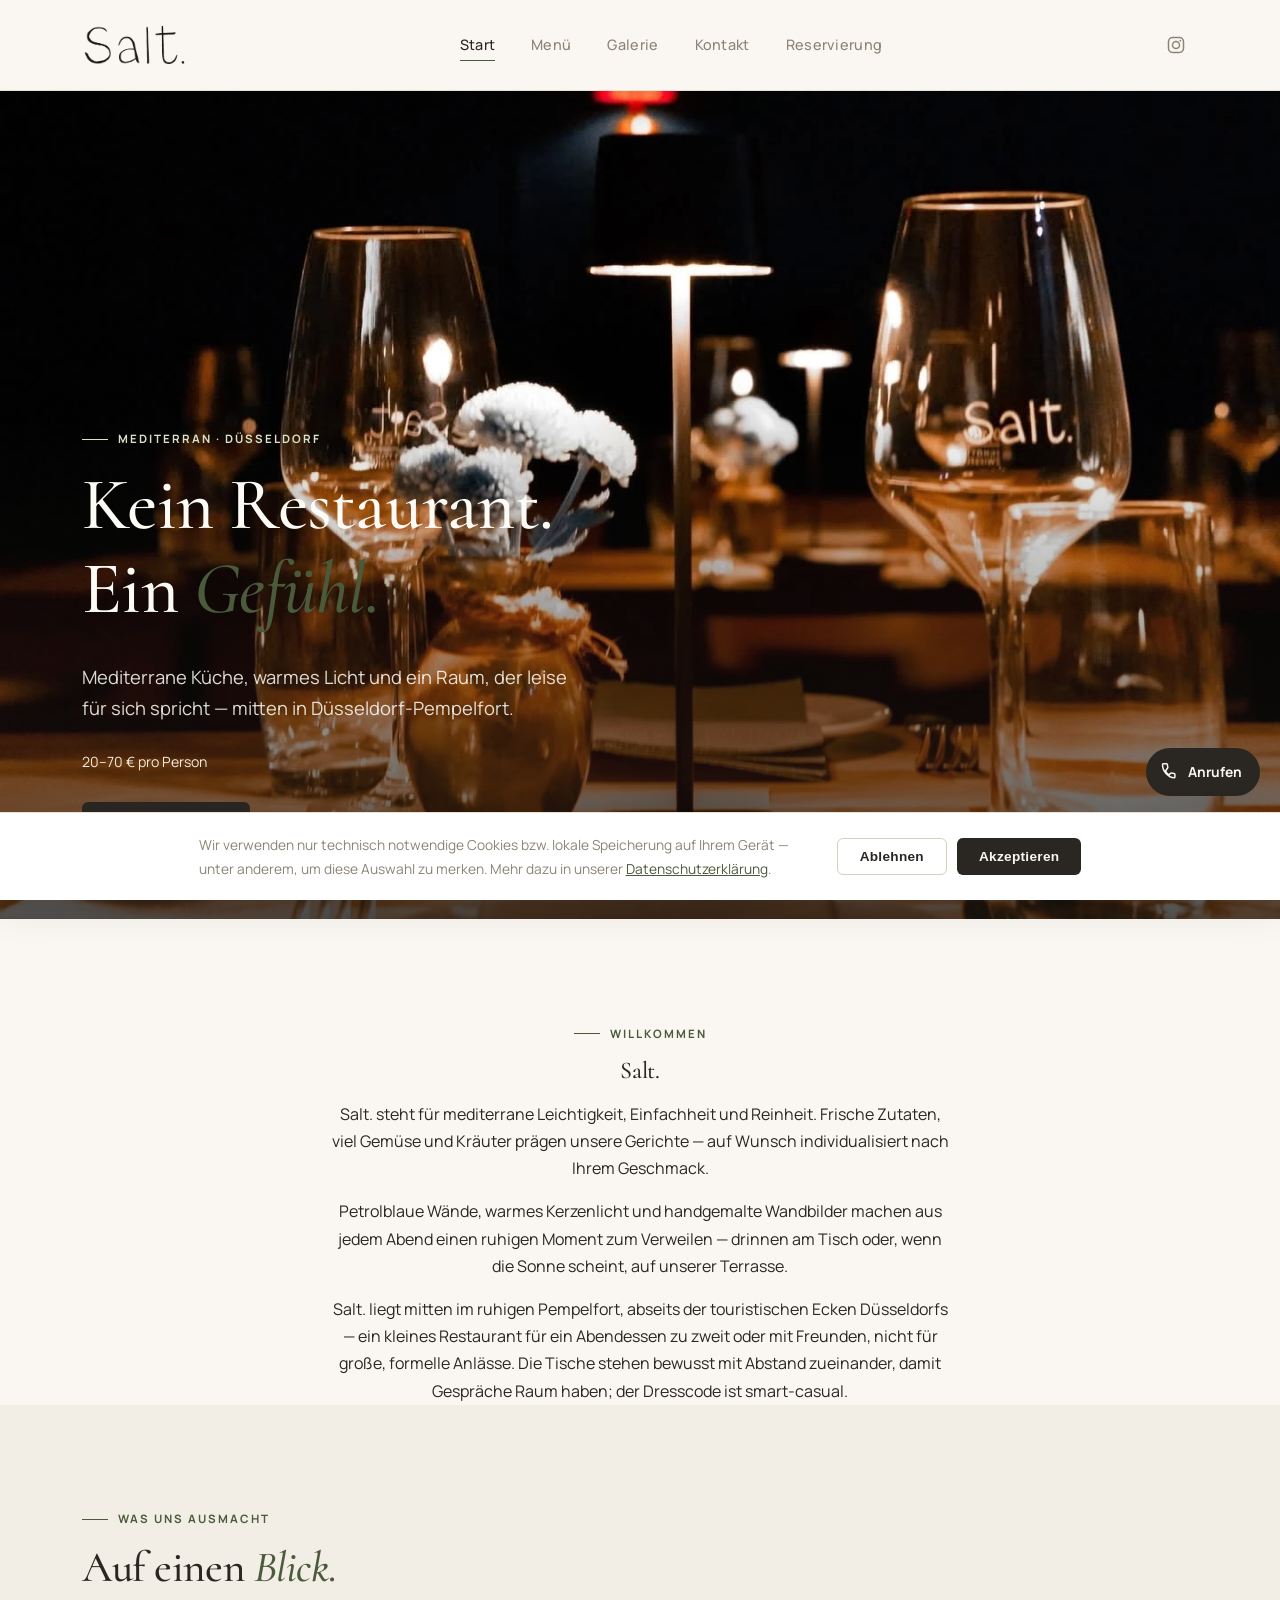
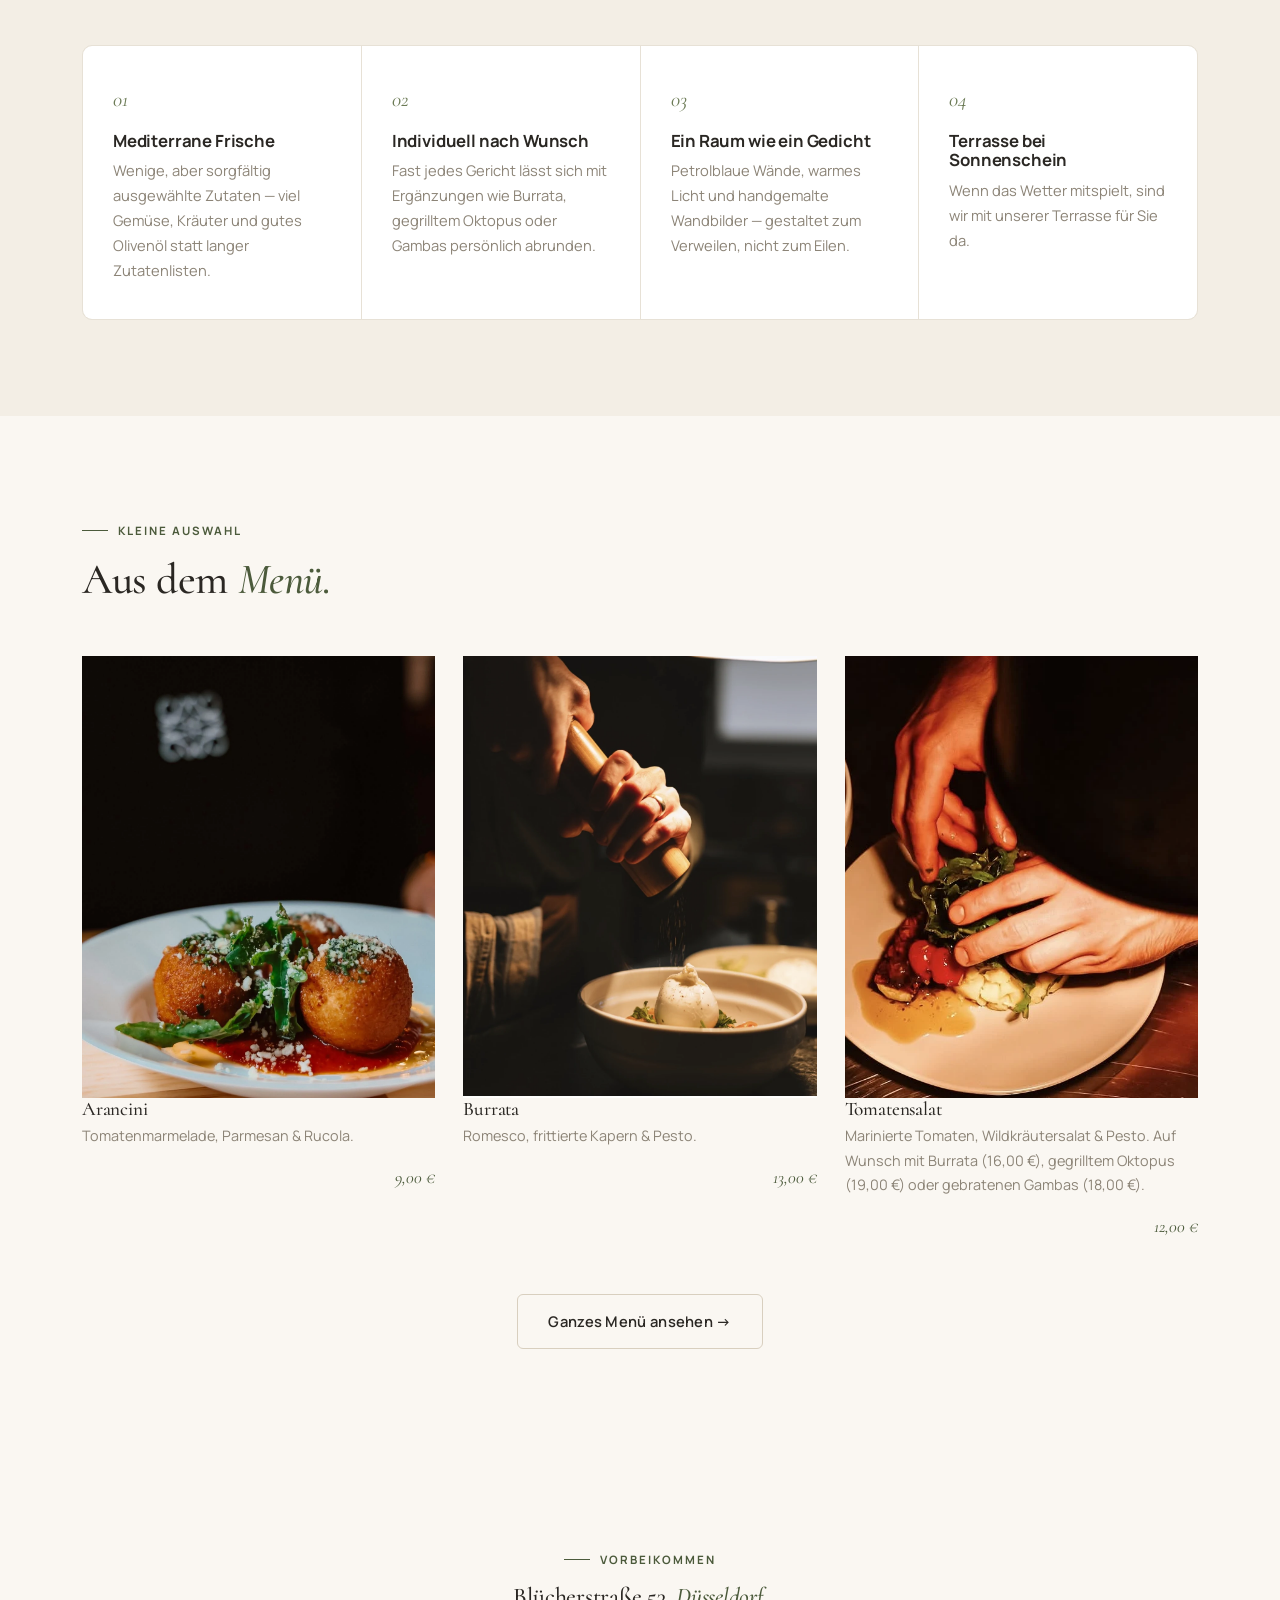
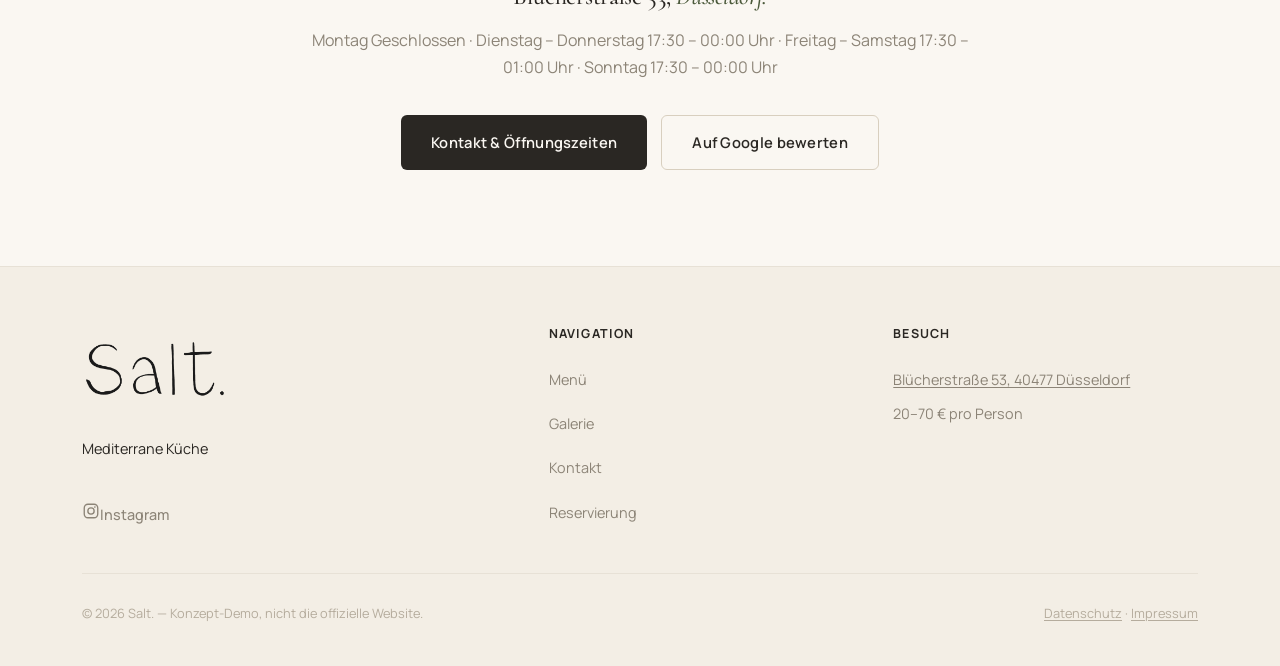
==== commit 1de40a18: "Intègre les nouvelles photos (menu, galerie, hero, logo) + lien Instagram L'utilisateur a déposé 16 " ====
--- a/index.html
+++ b/index.html
@@ -26,7 +26,7 @@
 </script>
 <link rel="preconnect" href="https://fonts.googleapis.com">
 <link href="https://fonts.googleapis.com/css2?family=Cormorant:ital,wght@0,400;0,500;0,600;1,400;1,500&family=Manrope:wght@400;500;600;700;800&display=swap" rel="stylesheet">
-<link rel="stylesheet" href="style.css?v=202609060531">
+<link rel="stylesheet" href="style.css?v=202609060546">
 <link rel="icon" type="image/svg+xml" href="assets/favicon.svg">
 </head>
 <body>
@@ -58,7 +58,7 @@
         
       </ul>
     </nav>
-    
+    <a class="nav-social" href="https://www.instagram.com/salt_duesseldorf/" target="_blank" rel="noopener" aria-label="Salt. auf Instagram"><svg viewBox="0 0 24 24" fill="none" stroke="currentColor" stroke-width="1.8" stroke-linecap="round" stroke-linejoin="round" aria-hidden="true"><rect x="3" y="3" width="18" height="18" rx="5"/><circle cx="12" cy="12" r="4.2"/><circle cx="17.2" cy="6.8" r="1.1" fill="currentColor" stroke="none"/></svg></a>
     
     <button class="nav-toggle" aria-expanded="false" aria-label="Menü öffnen">&#9776;</button>
   </div>
@@ -135,6 +135,14 @@
         <h2>Aus dem <em>Menü.</em></h2>
       </div>
       <div class="signature-grid reveal-stagger">
+        <a class="signature-card reveal" href="menu.html">
+          <figure class="frame hover-zoom" style="margin:0;">
+            <picture><source srcset="assets/photos/arancini.webp" type="image/webp"><img src="assets/photos/arancini.jpg" alt="Arancini" width="1000" height="750" loading="lazy"></picture>
+          </figure>
+          <h3>Arancini</h3>
+          <p>Tomatenmarmelade, Parmesan &amp; Rucola.</p>
+          <div class="tag-price"><span></span><span class="price">9,00 €</span></div>
+        </a>
         <a class="signature-card reveal" href="menu.html">
           <figure class="frame hover-zoom" style="margin:0;">
             <picture><source srcset="assets/photos/burrata.webp" type="image/webp"><img src="assets/photos/burrata.jpg" alt="Burrata" width="1000" height="750" loading="lazy"></picture>
@@ -151,14 +159,6 @@
           <p>Marinierte Tomaten, Wildkräutersalat &amp; Pesto. Auf Wunsch mit Burrata (16,00 €), gegrilltem Oktopus (19,00 €) oder gebratenen Gambas (18,00 €).</p>
           <div class="tag-price"><span></span><span class="price">12,00 €</span></div>
         </a>
-        <a class="signature-card reveal" href="menu.html">
-          <figure class="frame hover-zoom" style="margin:0;">
-            <picture><source srcset="assets/photos/salt_salad.webp" type="image/webp"><img src="assets/photos/salt_salad.jpg" alt="Salt. Salad" width="1000" height="750" loading="lazy"></picture>
-          </figure>
-          <h3>Salt. Salad</h3>
-          <p>Mit mariniertem Gemüse, karamellisierten Nüssen und Himbeervinaigrette. Auf Wunsch mit Feta-Käse (20,00 €), gegrilltem Oktopus (21,00 €) oder gebratenen Gambas (20,00 €) — als Hauptgang mit Knoblauchbrot (16,00 €).</p>
-          <div class="tag-price"><span></span><span class="price">14,00 €</span></div>
-        </a>
         
       </div>
       <div style="text-align:center; margin-top:52px;">
@@ -189,7 +189,7 @@
       <div>
         <a class="brand-logo" href="index.html"><img src="assets/logo.svg" alt="Salt."></a>
         <p style="margin-top:18px; max-width:32ch;">Mediterrane Küche</p>
-        
+        <a class="social-link" href="https://www.instagram.com/salt_duesseldorf/" target="_blank" rel="noopener"><svg viewBox="0 0 24 24" fill="none" stroke="currentColor" stroke-width="1.8" stroke-linecap="round" stroke-linejoin="round" aria-hidden="true"><rect x="3" y="3" width="18" height="18" rx="5"/><circle cx="12" cy="12" r="4.2"/><circle cx="17.2" cy="6.8" r="1.1" fill="currentColor" stroke="none"/></svg>Instagram</a>
       </div>
       <div>
         <h4>Navigation</h4>
@@ -218,7 +218,7 @@
 </footer>
 
 <script>window.SITE_I18N = {"msgRequired":"Dieses Feld wird benötigt.","msgInvalidEmail":"Bitte eine gültige E-Mail-Adresse eingeben.","contactConfirmTpl":"Danke, {name}. Ihre Nachricht wurde erfasst. Demo — es wird aktuell nichts versendet.","reservationConfirmTpl":"Danke, {name}. Reservierungsanfrage für {guests} Personen am {date} um {time} Uhr erfasst. Demo — es wird aktuell nichts versendet."};</script>
-<script src="script.js?v=202609060531"></script>
+<script src="script.js?v=202609060546"></script>
 <script type="module" src="components/index.js"></script>
 
 </body>
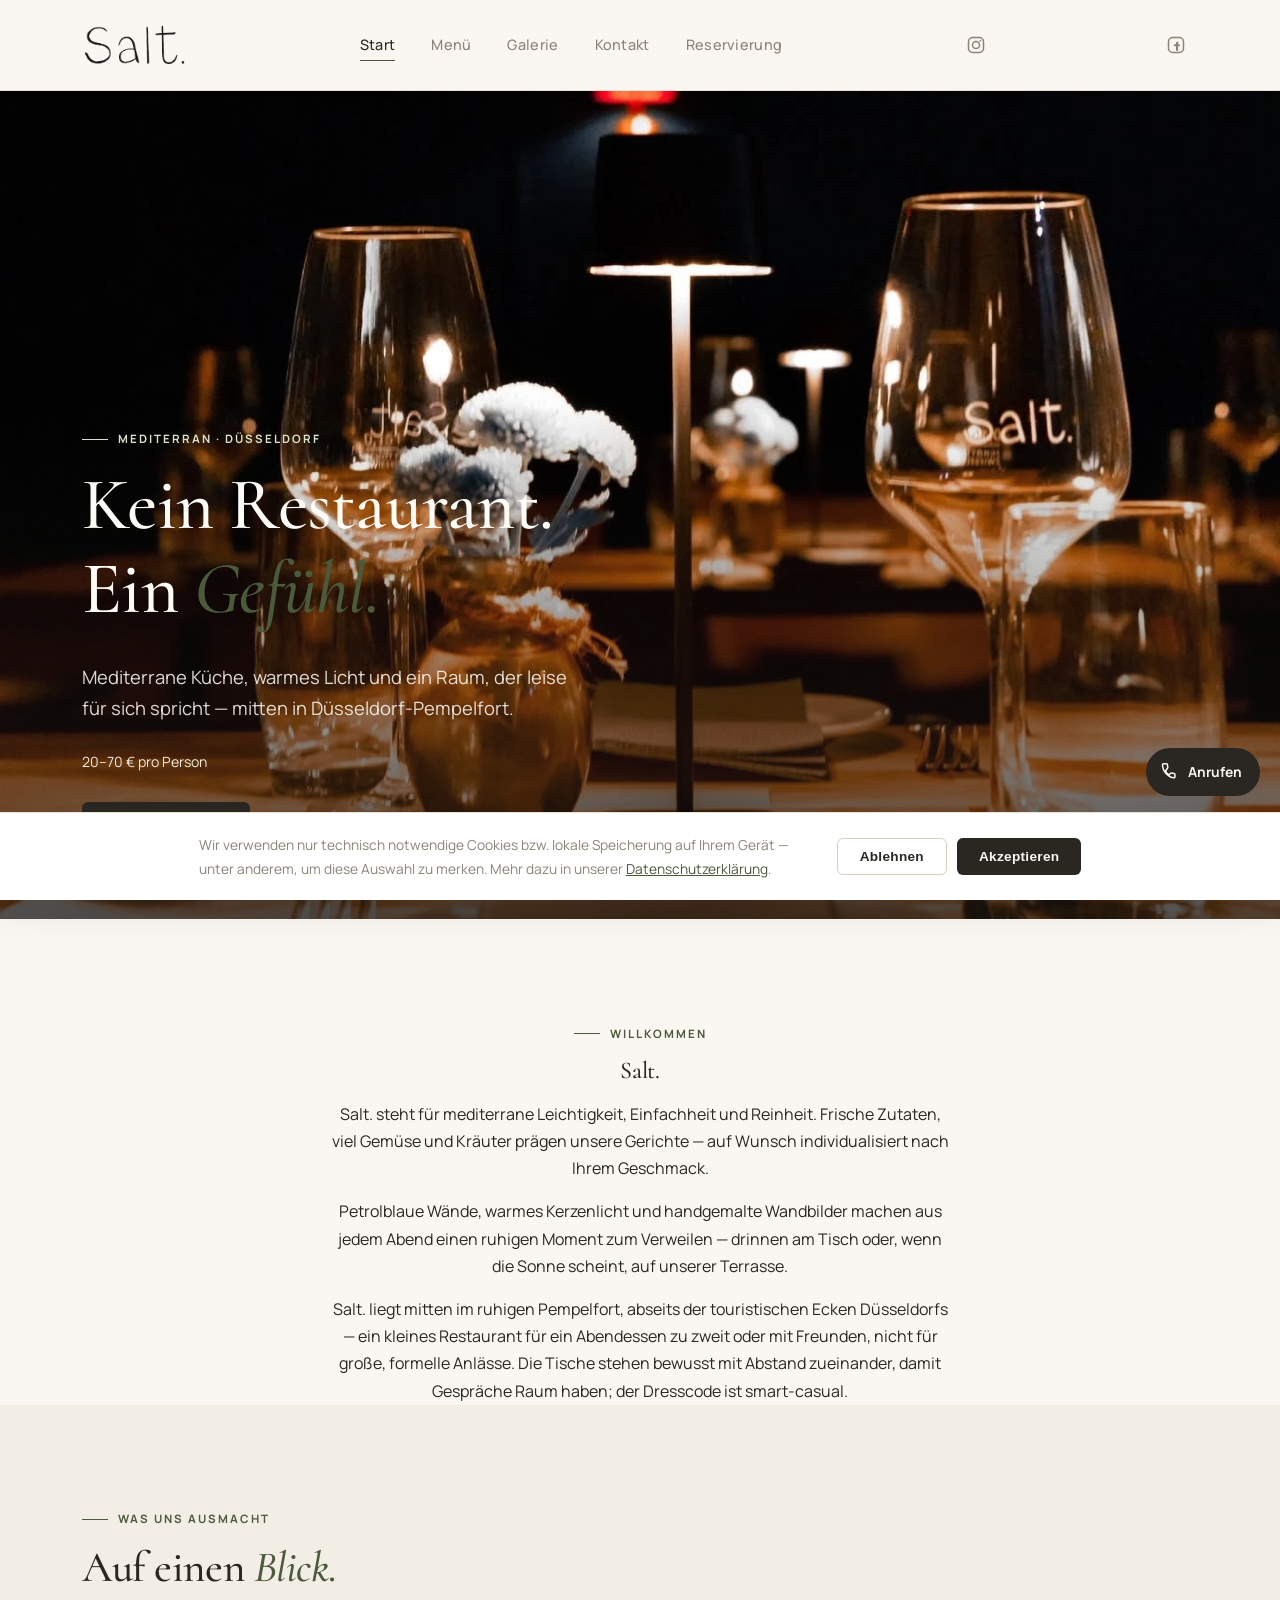
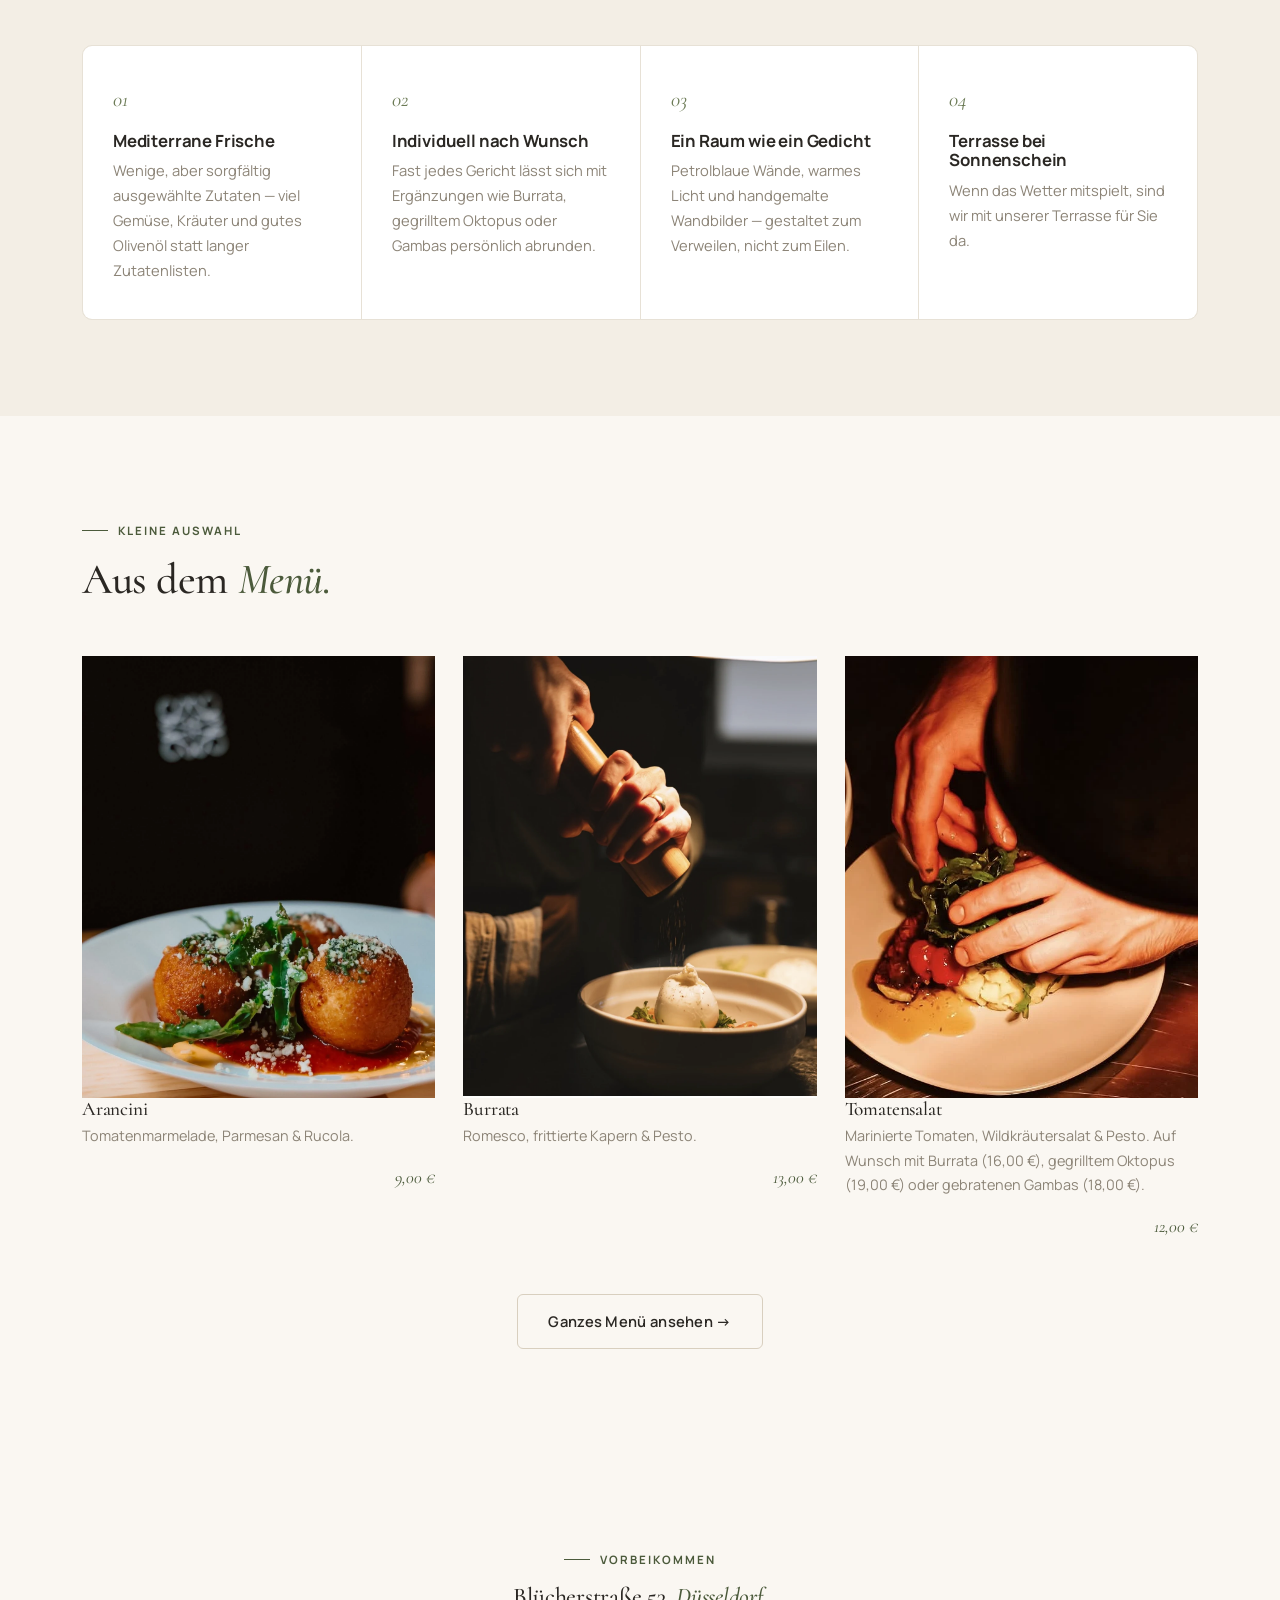
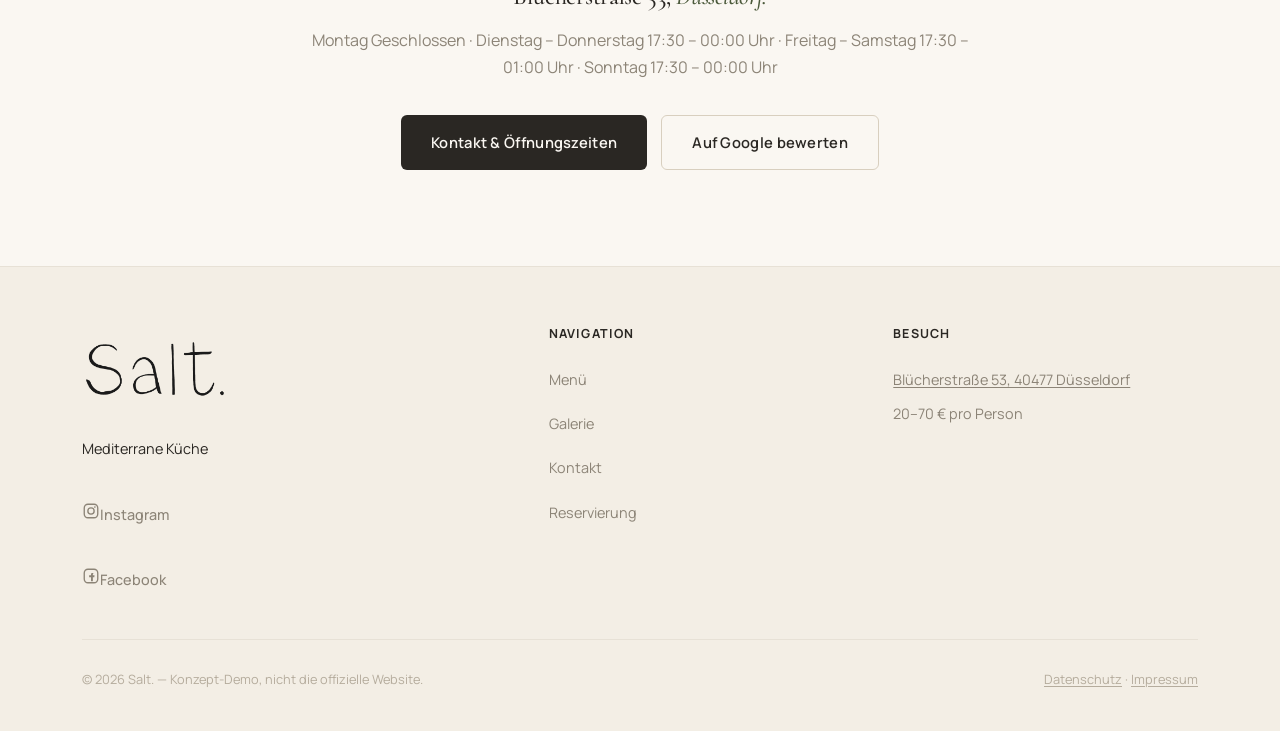
==== commit 1ae22326: "Ajoute le lien Facebook confirmé par l'utilisateur Icône Facebook dans le header (à côté d'Instagram" ====
--- a/index.html
+++ b/index.html
@@ -26,7 +26,7 @@
 </script>
 <link rel="preconnect" href="https://fonts.googleapis.com">
 <link href="https://fonts.googleapis.com/css2?family=Cormorant:ital,wght@0,400;0,500;0,600;1,400;1,500&family=Manrope:wght@400;500;600;700;800&display=swap" rel="stylesheet">
-<link rel="stylesheet" href="style.css?v=202609060546">
+<link rel="stylesheet" href="style.css?v=202609060602">
 <link rel="icon" type="image/svg+xml" href="assets/favicon.svg">
 </head>
 <body>
@@ -59,6 +59,7 @@
       </ul>
     </nav>
     <a class="nav-social" href="https://www.instagram.com/salt_duesseldorf/" target="_blank" rel="noopener" aria-label="Salt. auf Instagram"><svg viewBox="0 0 24 24" fill="none" stroke="currentColor" stroke-width="1.8" stroke-linecap="round" stroke-linejoin="round" aria-hidden="true"><rect x="3" y="3" width="18" height="18" rx="5"/><circle cx="12" cy="12" r="4.2"/><circle cx="17.2" cy="6.8" r="1.1" fill="currentColor" stroke="none"/></svg></a>
+    <a class="nav-social" href="https://www.facebook.com/share/1EPLQZnzPR/?mibextid=wwXIfr" target="_blank" rel="noopener" aria-label="Salt. auf Facebook"><svg viewBox="0 0 24 24" fill="none" stroke="currentColor" stroke-width="1.8" stroke-linecap="round" stroke-linejoin="round" aria-hidden="true"><rect x="3" y="3" width="18" height="18" rx="5"/><path d="M15 8h-1.3c-.9 0-1.7.7-1.7 1.7V11H9.5v2.5H12V19h2.5v-5.5h1.9l.3-2.5h-2.2v-1c0-.4.2-.6.6-.6H15z" fill="currentColor" stroke="none"/></svg></a>
     
     <button class="nav-toggle" aria-expanded="false" aria-label="Menü öffnen">&#9776;</button>
   </div>
@@ -189,7 +190,10 @@
       <div>
         <a class="brand-logo" href="index.html"><img src="assets/logo.svg" alt="Salt."></a>
         <p style="margin-top:18px; max-width:32ch;">Mediterrane Küche</p>
-        <a class="social-link" href="https://www.instagram.com/salt_duesseldorf/" target="_blank" rel="noopener"><svg viewBox="0 0 24 24" fill="none" stroke="currentColor" stroke-width="1.8" stroke-linecap="round" stroke-linejoin="round" aria-hidden="true"><rect x="3" y="3" width="18" height="18" rx="5"/><circle cx="12" cy="12" r="4.2"/><circle cx="17.2" cy="6.8" r="1.1" fill="currentColor" stroke="none"/></svg>Instagram</a>
+        <div style="display:flex; flex-direction:column; gap:4px;">
+          <a class="social-link" href="https://www.instagram.com/salt_duesseldorf/" target="_blank" rel="noopener"><svg viewBox="0 0 24 24" fill="none" stroke="currentColor" stroke-width="1.8" stroke-linecap="round" stroke-linejoin="round" aria-hidden="true"><rect x="3" y="3" width="18" height="18" rx="5"/><circle cx="12" cy="12" r="4.2"/><circle cx="17.2" cy="6.8" r="1.1" fill="currentColor" stroke="none"/></svg>Instagram</a>
+          <a class="social-link" href="https://www.facebook.com/share/1EPLQZnzPR/?mibextid=wwXIfr" target="_blank" rel="noopener"><svg viewBox="0 0 24 24" fill="none" stroke="currentColor" stroke-width="1.8" stroke-linecap="round" stroke-linejoin="round" aria-hidden="true"><rect x="3" y="3" width="18" height="18" rx="5"/><path d="M15 8h-1.3c-.9 0-1.7.7-1.7 1.7V11H9.5v2.5H12V19h2.5v-5.5h1.9l.3-2.5h-2.2v-1c0-.4.2-.6.6-.6H15z" fill="currentColor" stroke="none"/></svg>Facebook</a>
+        </div>
       </div>
       <div>
         <h4>Navigation</h4>
@@ -218,7 +222,7 @@
 </footer>
 
 <script>window.SITE_I18N = {"msgRequired":"Dieses Feld wird benötigt.","msgInvalidEmail":"Bitte eine gültige E-Mail-Adresse eingeben.","contactConfirmTpl":"Danke, {name}. Ihre Nachricht wurde erfasst. Demo — es wird aktuell nichts versendet.","reservationConfirmTpl":"Danke, {name}. Reservierungsanfrage für {guests} Personen am {date} um {time} Uhr erfasst. Demo — es wird aktuell nichts versendet."};</script>
-<script src="script.js?v=202609060546"></script>
+<script src="script.js?v=202609060602"></script>
 <script type="module" src="components/index.js"></script>
 
 </body>
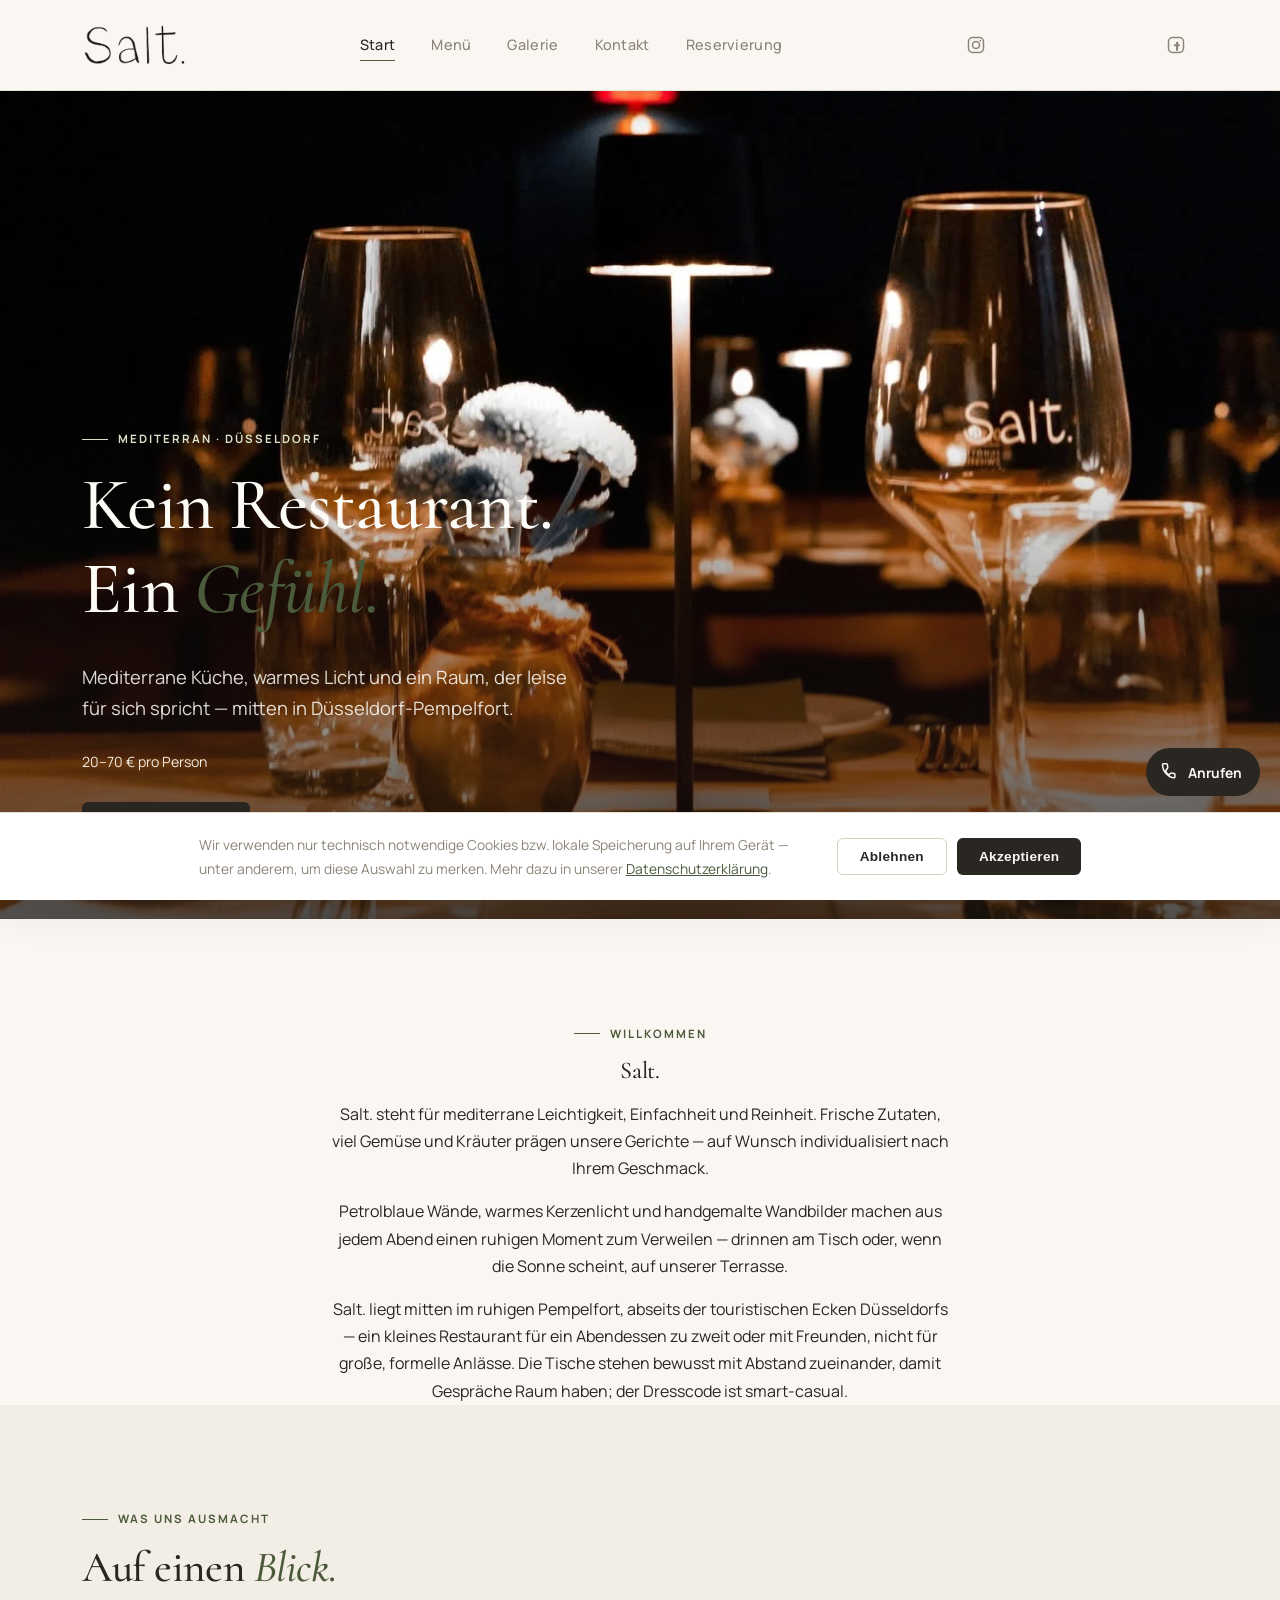
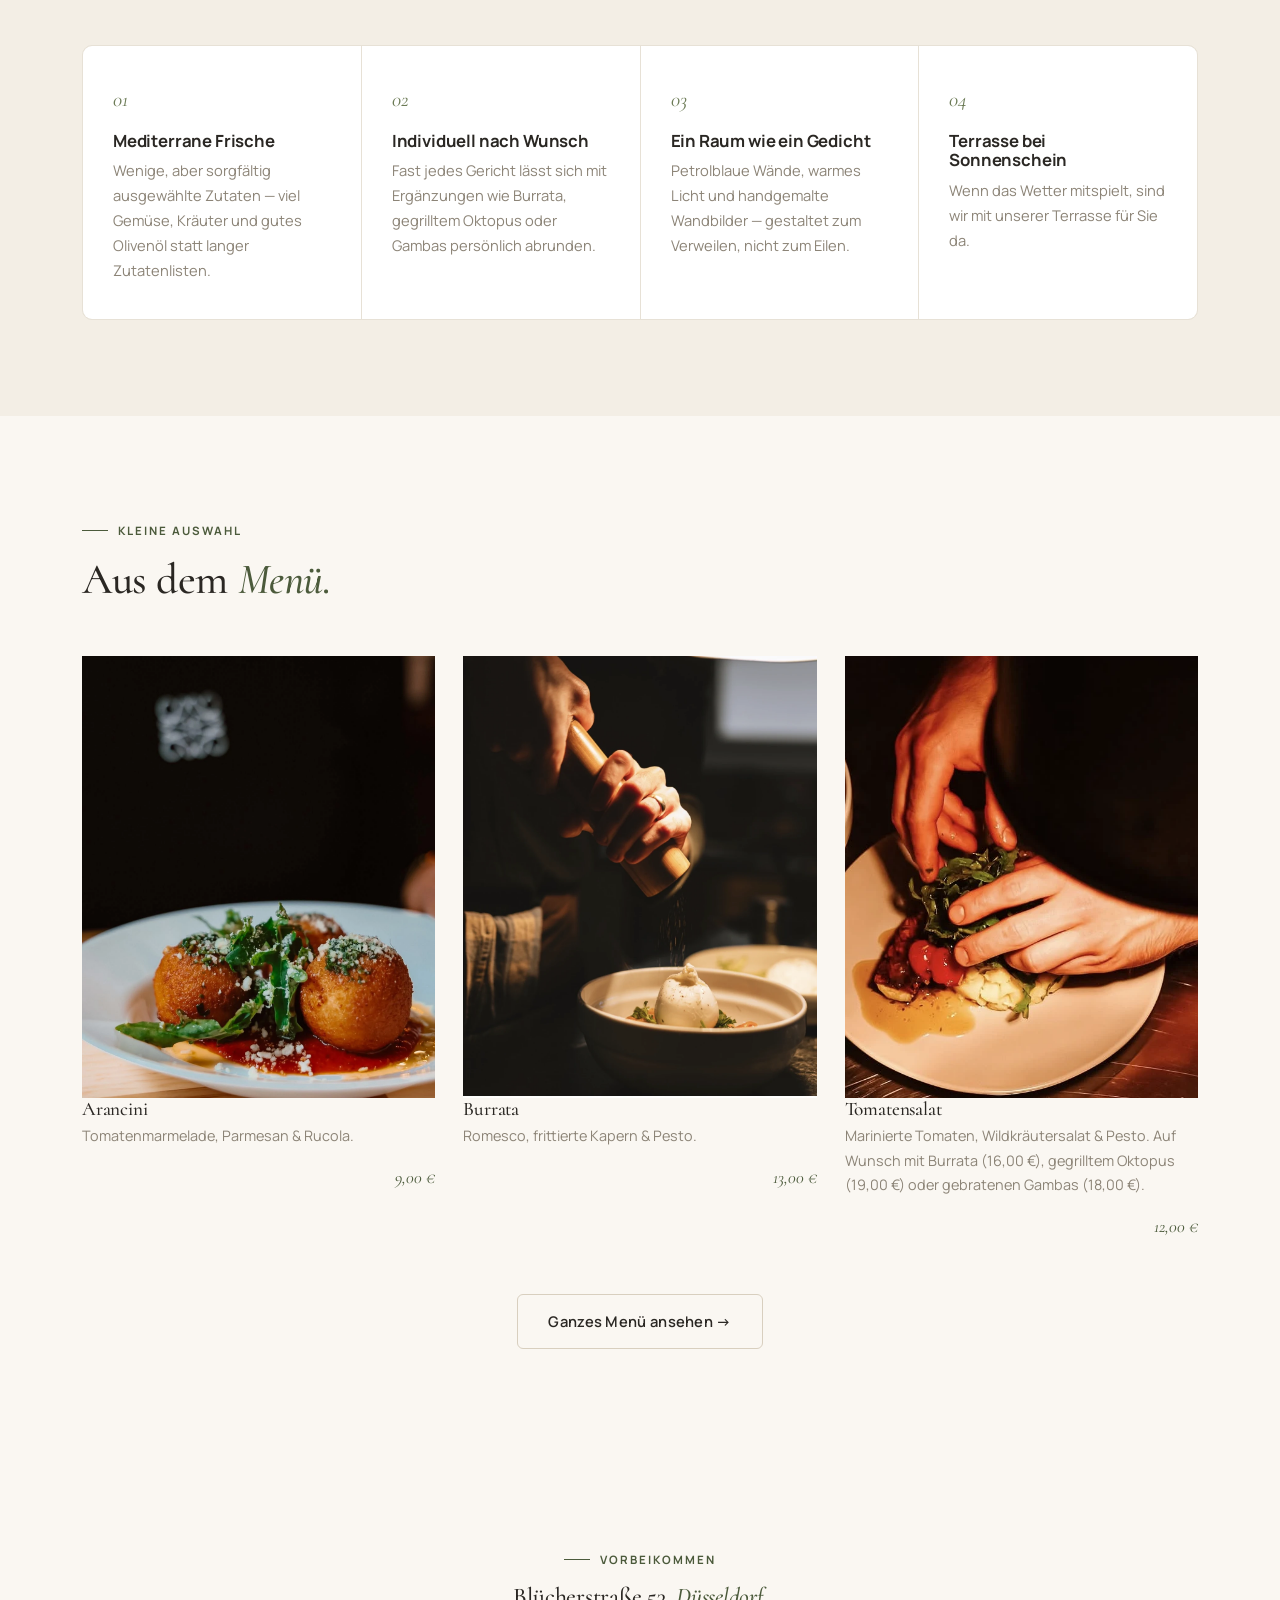
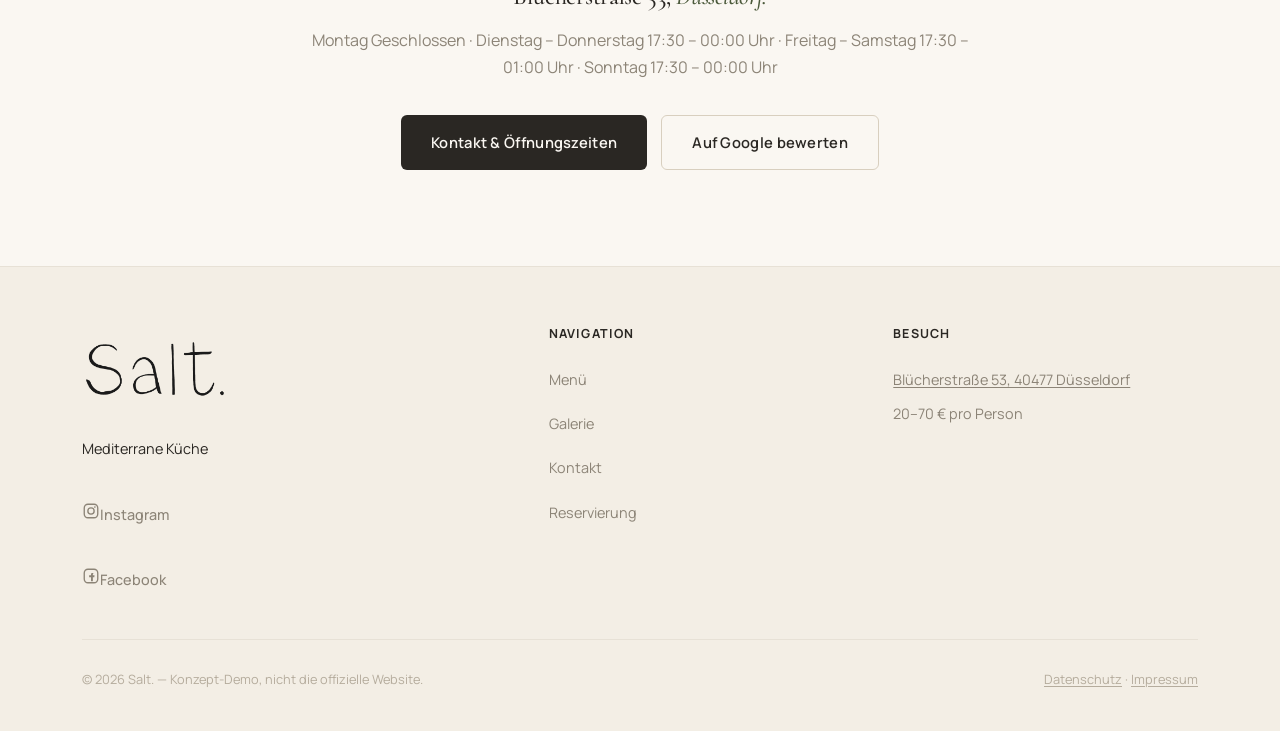
==== commit 5e1efee9: "Transforme le bouton d'appel en menu Anrufen / WhatsApp Un seul bouton flottant (icône téléphone) au" ====
--- a/index.html
+++ b/index.html
@@ -26,7 +26,7 @@
 </script>
 <link rel="preconnect" href="https://fonts.googleapis.com">
 <link href="https://fonts.googleapis.com/css2?family=Cormorant:ital,wght@0,400;0,500;0,600;1,400;1,500&family=Manrope:wght@400;500;600;700;800&display=swap" rel="stylesheet">
-<link rel="stylesheet" href="style.css?v=202609060602">
+<link rel="stylesheet" href="style.css?v=202609060612">
 <link rel="icon" type="image/svg+xml" href="assets/favicon.svg">
 </head>
 <body>
@@ -41,10 +41,22 @@
     <button type="button" class="btn btn-solid" id="cookie-accept">Akzeptieren</button>
   </div>
 </div>
-<a class="phone-fab" href="tel:+4915566310076" aria-label="Anrufen — +49 155 66310076">
-  <svg viewBox="0 0 24 24" fill="none" stroke="currentColor" stroke-width="1.8" stroke-linecap="round" stroke-linejoin="round" aria-hidden="true"><path d="M6.6 10.8a9 9 0 0 0 4.6 4.6l1.5-1.8a1 1 0 0 1 1.1-.3c1 .3 2 .5 3.1.5a1 1 0 0 1 1 1V18a1 1 0 0 1-1 1C10.4 19 3 11.6 3 3a1 1 0 0 1 1-1h3.9a1 1 0 0 1 1 1c0 1.1.2 2.1.5 3.1a1 1 0 0 1-.3 1.1z"/></svg>
-  <span class="phone-fab-label">Anrufen</span>
-</a>
+<div class="phone-fab-wrap">
+  <div class="phone-fab-menu" id="phone-fab-menu" hidden>
+    <a class="phone-fab-menu-item" href="tel:+4915566310076">
+      <svg viewBox="0 0 24 24" fill="none" stroke="currentColor" stroke-width="1.8" stroke-linecap="round" stroke-linejoin="round" aria-hidden="true"><path d="M6.6 10.8a9 9 0 0 0 4.6 4.6l1.5-1.8a1 1 0 0 1 1.1-.3c1 .3 2 .5 3.1.5a1 1 0 0 1 1 1V18a1 1 0 0 1-1 1C10.4 19 3 11.6 3 3a1 1 0 0 1 1-1h3.9a1 1 0 0 1 1 1c0 1.1.2 2.1.5 3.1a1 1 0 0 1-.3 1.1z"/></svg>
+      Anrufen
+    </a>
+    <a class="phone-fab-menu-item" href="https://wa.me/4915566310076" target="_blank" rel="noopener">
+      <svg viewBox="0 0 24 24" fill="none" stroke="currentColor" stroke-width="1.8" stroke-linecap="round" stroke-linejoin="round" aria-hidden="true"><path d="M12 3a9 9 0 0 0-7.8 13.5L3 21l4.6-1.2A9 9 0 1 0 12 3z"/><path d="M8.5 8.5c-.3.6-.5 1.3-.2 2.4.4 1.6 2.1 3.6 3.8 4.5 1.1.6 2 .6 2.6.4.5-.1 1.1-.6 1.3-1.1.1-.3.1-.6 0-.7-.1-.1-2-1-2.3-1.1-.2-.1-.4-.1-.6.1l-.5.6c-.1.2-.3.2-.5.1-.7-.3-1.9-1.1-2.4-2-.1-.2-.1-.4 0-.5l.4-.5c.1-.2.1-.4 0-.6-.1-.3-.6-1.5-.9-2-.2-.3-.4-.3-.6-.3h-.4c-.2 0-.4.1-.5.1z" fill="currentColor" stroke="none"/></svg>
+      WhatsApp
+    </a>
+  </div>
+  <button type="button" class="phone-fab" id="phone-fab-toggle" aria-haspopup="true" aria-expanded="false" aria-label="Kontaktoptionen: Anrufen oder WhatsApp">
+    <svg viewBox="0 0 24 24" fill="none" stroke="currentColor" stroke-width="1.8" stroke-linecap="round" stroke-linejoin="round" aria-hidden="true"><path d="M6.6 10.8a9 9 0 0 0 4.6 4.6l1.5-1.8a1 1 0 0 1 1.1-.3c1 .3 2 .5 3.1.5a1 1 0 0 1 1 1V18a1 1 0 0 1-1 1C10.4 19 3 11.6 3 3a1 1 0 0 1 1-1h3.9a1 1 0 0 1 1 1c0 1.1.2 2.1.5 3.1a1 1 0 0 1-.3 1.1z"/></svg>
+    <span class="phone-fab-label">Anrufen</span>
+  </button>
+</div>
 <header class="site-header">
   <div class="nav-inner">
     <a class="brand-logo" href="index.html"><img src="assets/logo.svg" alt="Salt."></a>
@@ -222,7 +234,7 @@
 </footer>
 
 <script>window.SITE_I18N = {"msgRequired":"Dieses Feld wird benötigt.","msgInvalidEmail":"Bitte eine gültige E-Mail-Adresse eingeben.","contactConfirmTpl":"Danke, {name}. Ihre Nachricht wurde erfasst. Demo — es wird aktuell nichts versendet.","reservationConfirmTpl":"Danke, {name}. Reservierungsanfrage für {guests} Personen am {date} um {time} Uhr erfasst. Demo — es wird aktuell nichts versendet."};</script>
-<script src="script.js?v=202609060602"></script>
+<script src="script.js?v=202609060612"></script>
 <script type="module" src="components/index.js"></script>
 
 </body>
--- a/style.css
+++ b/style.css
@@ -366,27 +366,43 @@
 .rating-badge { display: inline-flex; align-items: center; gap: 10px; }
 .rating-stars { color: var(--accent-deep); letter-spacing: 1px; }
 
-/* ---------- Bouton d'appel flottant ---------- */
+/* ---------- Bouton d'appel flottant (avec menu Anrufen / WhatsApp) ---------- */
+.phone-fab-wrap { position: fixed; right: 20px; bottom: 24px; z-index: 55; transition: bottom 0.3s var(--ease); }
 .phone-fab {
-  position: fixed; right: 20px; bottom: 24px; z-index: 55;
   display: inline-flex; align-items: center; gap: 8px;
-  background: var(--ink); color: var(--bone); border-radius: 999px;
+  background: var(--ink); color: var(--bone); border-radius: 999px; border: none;
   padding: 12px 18px 12px 14px; box-shadow: var(--shadow);
-  text-decoration: none; font-weight: 700; font-size: 0.86rem;
+  text-decoration: none; font-weight: 700; font-size: 0.86rem; font-family: inherit; cursor: pointer;
   min-height: 48px; touch-action: manipulation;
-  transition: transform 0.2s var(--ease), background 0.2s var(--ease), bottom 0.3s var(--ease);
+  transition: transform 0.2s var(--ease), background 0.2s var(--ease);
 }
 .phone-fab:hover { background: var(--accent-deep); transform: translateY(-2px); }
 .phone-fab svg { width: 20px; height: 20px; flex-shrink: 0; }
 /* Tant que le bandeau cookies est affiché, le bouton remonte au-dessus pour rester
    cliquable — sans ça, sur mobile où le bandeau prend deux-trois lignes, il resterait
    caché derrière au premier chargement, ce qui va à l'encontre de sa raison d'être. */
-body.cookie-banner-open .phone-fab { bottom: 104px; }
+body.cookie-banner-open .phone-fab-wrap { bottom: 104px; }
 @media (max-width: 560px) {
-  .phone-fab { right: 14px; padding: 12px; }
+  .phone-fab-wrap { right: 14px; }
+  .phone-fab { padding: 12px; }
   .phone-fab-label { display: none; }
-  body.cookie-banner-open .phone-fab { bottom: 210px; }
-}
+  body.cookie-banner-open .phone-fab-wrap { bottom: 210px; }
+}
+
+.phone-fab-menu {
+  position: absolute; right: 0; bottom: calc(100% + 10px);
+  background: var(--surface); border-radius: var(--radius-lg); box-shadow: var(--shadow);
+  padding: 8px; display: flex; flex-direction: column; gap: 2px; min-width: 180px;
+}
+.phone-fab-menu[hidden] { display: none; }
+.phone-fab-menu-item {
+  display: flex; align-items: center; gap: 10px; padding: 10px 12px; border-radius: var(--radius);
+  color: var(--ink); text-decoration: none; font-weight: 600; font-size: 0.88rem;
+  min-height: 44px; touch-action: manipulation;
+  transition: background 0.15s var(--ease);
+}
+.phone-fab-menu-item:hover { background: var(--bone-2); }
+.phone-fab-menu-item svg { width: 19px; height: 19px; flex-shrink: 0; color: var(--accent-deep); }
 
 /* ---------- Cookie-Banner ---------- */
 .cookie-banner {
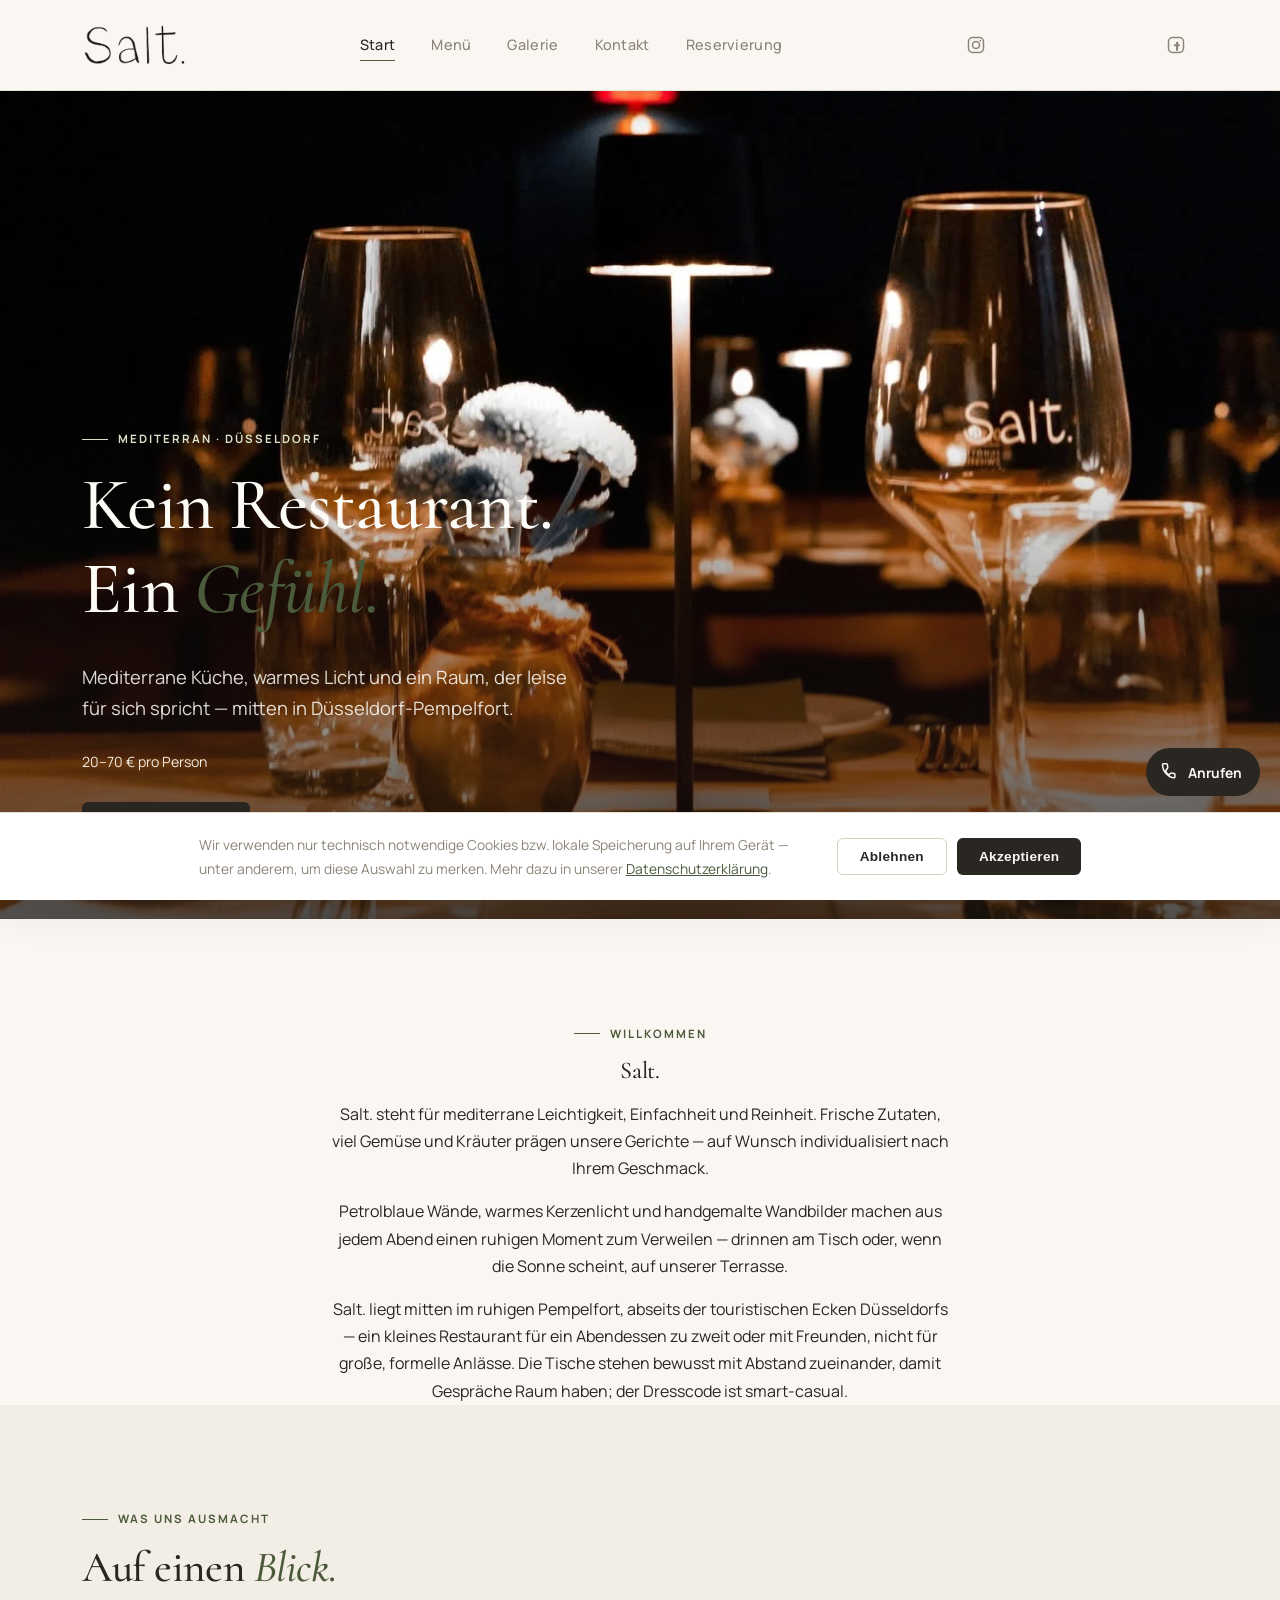
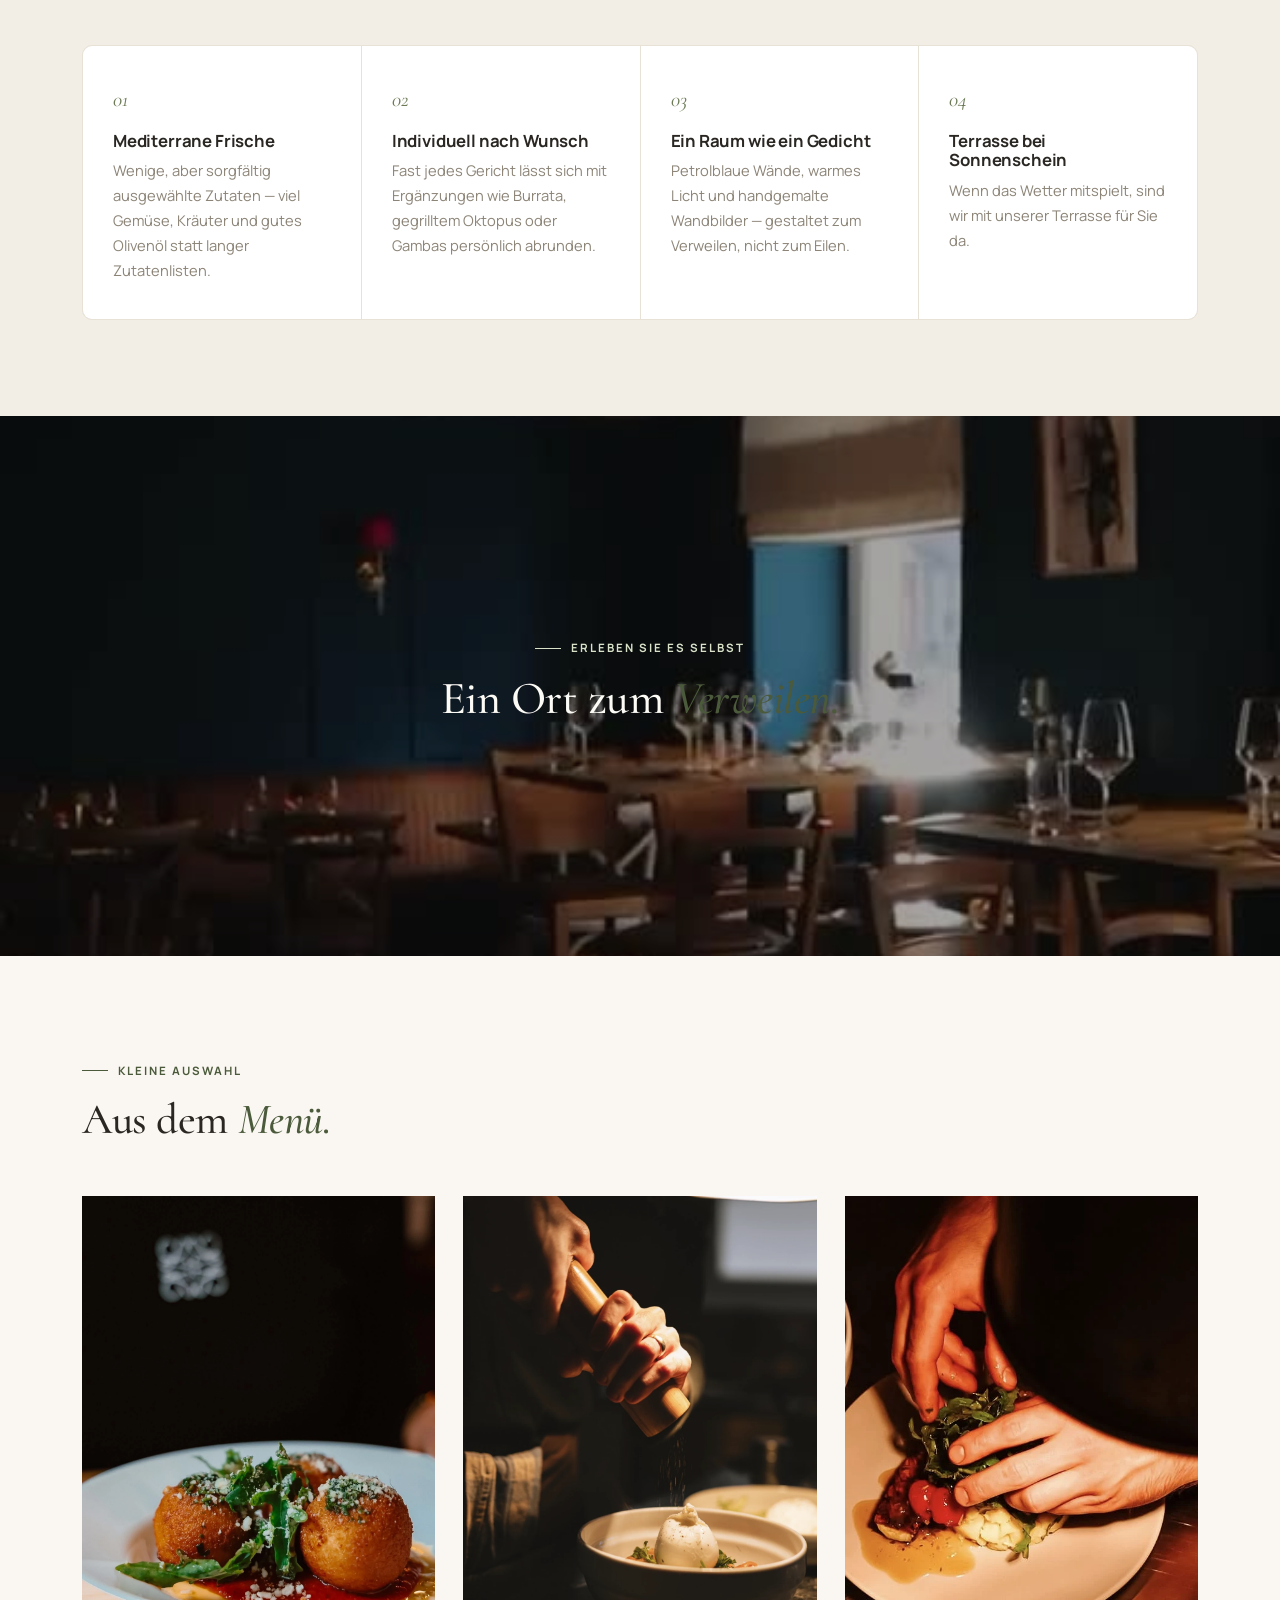
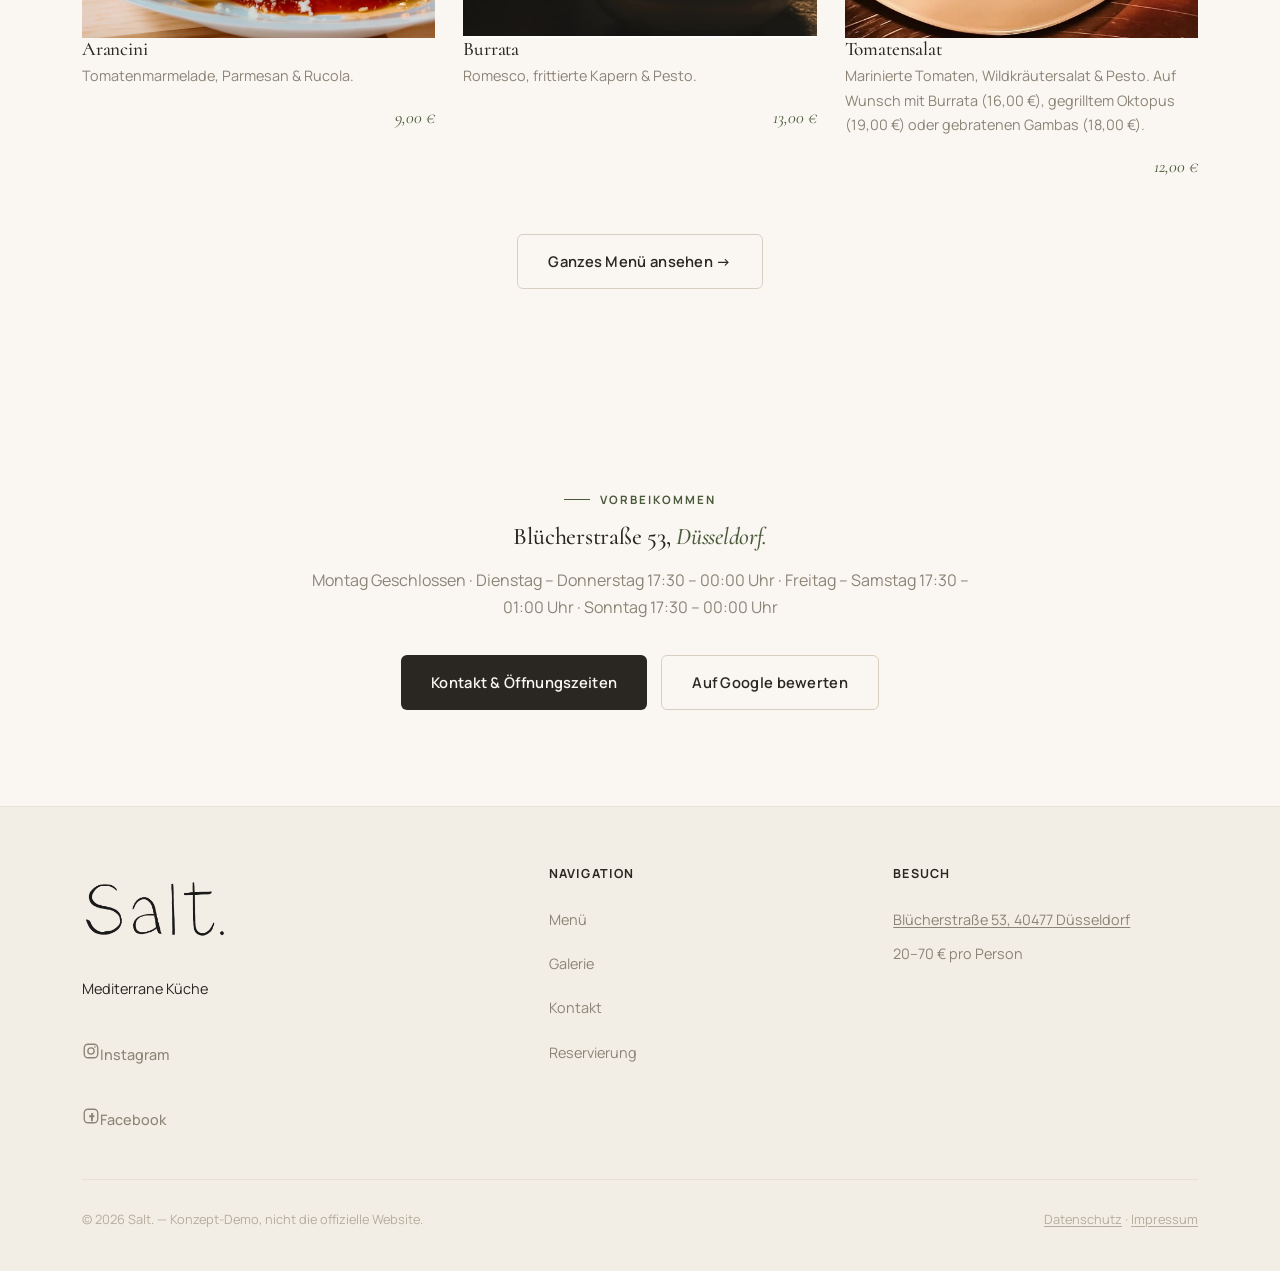
==== commit 00ab62a0: "Ajoute une bannière vidéo d'ambiance sur l'accueil (muette, en boucle) Nouvelle section entre "Auf e" ====
--- a/index.html
+++ b/index.html
@@ -26,7 +26,7 @@
 </script>
 <link rel="preconnect" href="https://fonts.googleapis.com">
 <link href="https://fonts.googleapis.com/css2?family=Cormorant:ital,wght@0,400;0,500;0,600;1,400;1,500&family=Manrope:wght@400;500;600;700;800&display=swap" rel="stylesheet">
-<link rel="stylesheet" href="style.css?v=202609060612">
+<link rel="stylesheet" href="style.css?v=202609060704">
 <link rel="icon" type="image/svg+xml" href="assets/favicon.svg">
 </head>
 <body>
@@ -138,6 +138,16 @@
         </div>
         
       </div>
+    </div>
+  </section>
+
+  <section class="video-banner">
+    <video autoplay muted loop playsinline preload="metadata" poster="assets/photos/gal_video_poster.jpg" aria-label="Rundgang durch den Gastraum von Salt.">
+      <source src="assets/videos/salt_room_tour.mp4" type="video/mp4">
+    </video>
+    <div class="video-banner-content">
+      <div class="eyebrow">Erleben Sie es selbst</div>
+      <h2>Ein Ort zum <em>Verweilen.</em></h2>
     </div>
   </section>
 
@@ -234,7 +244,7 @@
 </footer>
 
 <script>window.SITE_I18N = {"msgRequired":"Dieses Feld wird benötigt.","msgInvalidEmail":"Bitte eine gültige E-Mail-Adresse eingeben.","contactConfirmTpl":"Danke, {name}. Ihre Nachricht wurde erfasst. Demo — es wird aktuell nichts versendet.","reservationConfirmTpl":"Danke, {name}. Reservierungsanfrage für {guests} Personen am {date} um {time} Uhr erfasst. Demo — es wird aktuell nichts versendet."};</script>
-<script src="script.js?v=202609060612"></script>
+<script src="script.js?v=202609060704"></script>
 <script type="module" src="components/index.js"></script>
 
 </body>
--- a/style.css
+++ b/style.css
@@ -233,6 +233,22 @@
 .hero-meta span { display: inline-flex; align-items: center; gap: 8px; }
 .hero-meta strong { font-weight: 700; color: #fdfbf6; }
 
+/* ---------- Bannière vidéo d'ambiance (accueil) ---------- */
+.video-banner {
+  position: relative; min-height: min(60vh, 620px); overflow: hidden;
+  display: flex; align-items: center; justify-content: center;
+}
+.video-banner video {
+  position: absolute; inset: 0; width: 100%; height: 100%; object-fit: cover;
+}
+.video-banner::after {
+  content: ""; position: absolute; inset: 0; background: rgba(20, 18, 15, 0.38);
+}
+.video-banner-content { position: relative; z-index: 2; text-align: center; color: #fdfbf6; padding: 0 32px; }
+.video-banner-content .eyebrow { color: #d9e2c9; justify-content: center; }
+.video-banner-content .eyebrow::before { background: #d9e2c9; }
+.video-banner-content h2 { color: #fdfbf6; font-size: clamp(1.9rem, 3.6vw, 2.9rem); }
+
 /* ---------- Page hero (interior pages) ---------- */
 .page-hero { padding: 76px 0 48px; }
 .page-hero h1 { font-size: clamp(2.2rem, 4.2vw, 3.2rem); }
@@ -476,6 +492,12 @@
   .gallery-item .gallery-label { opacity: 1; }
 }
 
+/* ---------- Galerie : vidéo ---------- */
+.gallery-video {
+  display: block; width: 100%; max-width: 380px; margin: 0 auto;
+  border-radius: var(--radius-lg); box-shadow: var(--shadow); background: var(--bone-2);
+}
+
 /* ---------- Forms ---------- */
 .form-card { background: var(--surface); border: 1px solid var(--line); border-radius: var(--radius-lg); padding: 40px; }
 form .field { margin-bottom: 20px; }
